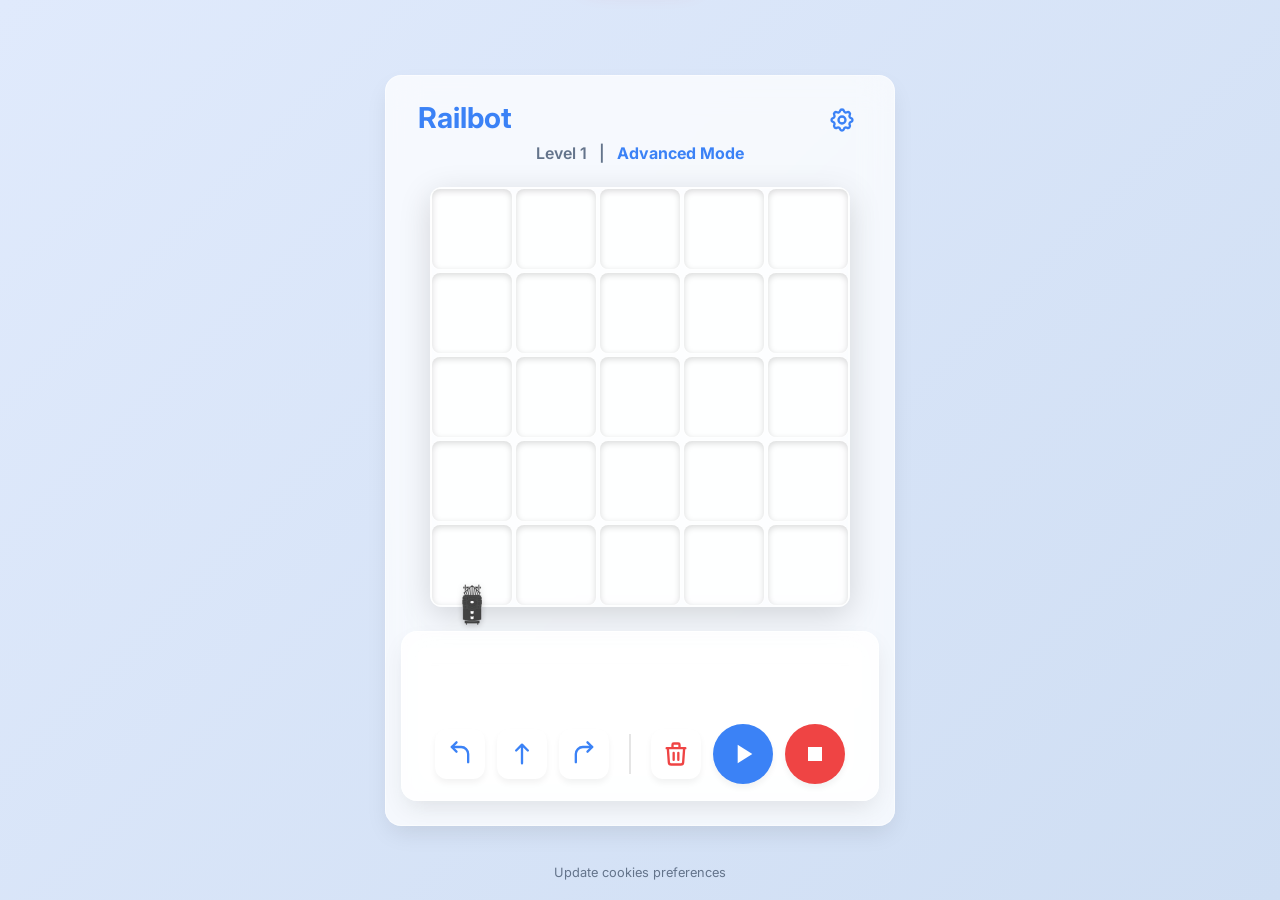
==== index.html @ ea0d36d3 "blockly advanced" ====
<!DOCTYPE html>
<html lang="en">

<head>
  <meta charset="UTF-8">
  <meta name="viewport" content="width=device-width, initial-scale=1.0">
  <title>Railbot</title>
  <link href="https://fonts.googleapis.com/css2?family=Inter:wght@400;500;600;700&display=swap" rel="stylesheet">
  <link rel="stylesheet" href="activity.css">
</head>

<body>

  <div class="game-container glass">

    <div class="header">
      <div class="header-top" style="display: flex; justify-content: space-between; align-items: center;">
        <h1>Railbot</h1>
        <button class="icon-btn" id="btnSettings" title="Ρυθμίσεις"
          style="background: none; border: none; cursor: pointer; color: var(--primary);">
          <svg viewBox="0 0 24 24" fill="none" stroke="currentColor" stroke-width="2"
            style="width: 28px; height: 28px;">
            <path stroke-linecap="round" stroke-linejoin="round"
              d="M10.325 4.317c.426-1.756 2.924-1.756 3.35 0a1.724 1.724 0 002.573 1.066c1.543-.94 3.31.826 2.37 2.37a1.724 1.724 0 001.065 2.572c1.756.426 1.756 2.924 0 3.35a1.724 1.724 0 00-1.066 2.573c.94 1.543-.826 3.31-2.37 2.37a1.724 1.724 0 00-2.572 1.065c-.426 1.756-2.924 1.756-3.35 0a1.724 1.724 0 00-2.573-1.066c-1.543.94-3.31-.826-2.37-2.37a1.724 1.724 0 00-1.065-2.572c-1.756-.426-1.756-2.924 0-3.35a1.724 1.724 0 001.066-2.573c-.94-1.543.826-3.31 2.37-2.37.996.608 2.296.07 2.572-1.065z" />
            <path stroke-linecap="round" stroke-linejoin="round" d="M15 12a3 3 0 11-6 0 3 3 0 016 0z" />
          </svg>
        </button>
      </div>
      <div class="level-info">
        Level <span id="levelDisplay">1</span> 
        <span style="margin: 0 8px;">|</span> 
        <a href="advanced.html" style="color: var(--primary); text-decoration: none; font-weight: bold;">Advanced Mode</a>
      </div>
    </div>

    <div class="board-container">
      <div id="grid" class="grid">
        <!-- 5x5 Grid cells will be generated by JS -->
      </div>

      <!-- Dynamic Layer for Tracks -->
      <div id="trackLayer" class="overlay-layer"></div>

      <!-- Dynamic Layer for Passengers -->
      <div id="passengerLayer" class="overlay-layer"></div>

      <!-- The Train -->
      <img src="top_down_train2.png" id="train" class="train" alt="Train">
    </div>

    <div class="controls-panel glass">

      <!-- Normal Play Controls -->
      <div id="playControls">
        <div class="queue-display" id="queueDisplay">
          <!-- Queued commands will appear here -->
        </div>

        <div class="buttons-row" style="margin-top: 16px;">
          <button class="control-btn" id="btnLeft" title="Turn Left Arc">
            <svg viewBox="0 0 24 24" fill="none" stroke="currentColor" stroke-width="2">
              <path stroke-linecap="round" stroke-linejoin="round" d="M9 10L5 6l4-4" />
              <path stroke-linecap="round" stroke-linejoin="round" d="M5 6h8a6 6 0 016 6v7" />
            </svg>
          </button>
          <button class="control-btn" id="btnStraight" title="Straight Track">
            <svg viewBox="0 0 24 24" fill="none" stroke="currentColor" stroke-width="2">
              <path stroke-linecap="round" stroke-linejoin="round" d="M12 20V4m-5 5l5-5 5 5" />
            </svg>
          </button>
          <button class="control-btn" id="btnRight" title="Turn Right Arc">
            <svg viewBox="0 0 24 24" fill="none" stroke="currentColor" stroke-width="2">
              <path stroke-linecap="round" stroke-linejoin="round" d="M15 10l4-4-4-4" />
              <path stroke-linecap="round" stroke-linejoin="round" d="M19 6h-8a6 6 0 00-6 6v7" />
            </svg>
          </button>

          <div class="separator"></div>

          <button class="control-btn action-btn delete-btn" id="btnClear" title="Clear Queue">
            <svg viewBox="0 0 24 24" fill="none" stroke="currentColor" stroke-width="2">
              <path stroke-linecap="round" stroke-linejoin="round"
                d="M19 7l-.867 12.142A2 2 0 0116.138 21H7.862a2 2 0 01-1.995-1.858L5 7m5 4v6m4-6v6m1-10V4a1 1 0 00-1-1h-4a1 1 0 00-1 1v3M4 7h16" />
            </svg>
          </button>

          <button class="control-btn action-btn play-btn" id="btnPlay" title="Play">
            <svg viewBox="0 0 24 24" fill="currentColor">
              <path d="M8 5v14l11-7z" />
            </svg>
          </button>
          <button class="control-btn action-btn stop-btn" id="btnStop" title="Stop">
            <svg viewBox="0 0 24 24" fill="currentColor">
              <rect x="6" y="6" width="12" height="12" />
            </svg>
          </button>
        </div>
      </div>

      <!-- Builder Controls -->
      <div id="builderControls" style="display: none; text-align: center;">
        <h3 style="margin-top: 0; color: var(--primary);">Builder Mode</h3>
        <p style="font-size: 0.9rem; margin-bottom: 16px; color: #64748b;">Click the grid to place or remove objects.
        </p>
        <div class="buttons-row">
          <button class="control-btn action-btn stop-btn" id="btnCancelBuilder"
            style="width: auto; padding: 0 16px; border-radius: 8px;">Cancel</button>
          <button class="control-btn action-btn play-btn" id="btnSaveBuilder"
            style="width: auto; padding: 0 16px; border-radius: 8px;">Save</button>
        </div>
      </div>

    </div>

  </div>

  <!-- Error / Toast Modal -->
  <div id="toast" class="toast">
    <span id="toastMsg">Error!</span>
  </div>

  <!-- Settings Modal -->
  <div id="settingsModal" class="modal">
    <div class="modal-content glass">
      <h2 style="margin-top: 0; color: var(--primary);">Settings</h2>

      <div class="setting-item">
        <label>Speed (Train):</label>
        <div class="toggle-group">
          <button id="btnTurtle" class="toggle-btn active" title="Slow">🐢</button>
          <button id="btnHare" class="toggle-btn" title="Fast">🐇</button>
        </div>
      </div>

      <div class="setting-item">
        <label>Sound:</label>
        <div class="toggle-group">
          <button id="btnSoundOff" class="toggle-btn active" title="Off">🔇</button>
          <button id="btnSoundOn" class="toggle-btn" title="On">🔊</button>
        </div>
      </div>

      <div class="setting-item">
        <label>Delete single command:</label>
        <div class="toggle-group">
          <button id="btnDeleteSingleOff" class="toggle-btn active" title="Off">🚫</button>
          <button id="btnDeleteSingleOn" class="toggle-btn" title="On">✅</button>
        </div>
      </div>

      <div class="setting-item" style="flex-direction: column; align-items: flex-start; gap: 8px; margin-top: 8px;">
        <label>Levels:</label>
        <div class="levels-grid">
          <button class="level-box edit-level-btn" data-level="1">1</button>
          <button class="level-box edit-level-btn" data-level="2">2</button>
          <button class="level-box edit-level-btn" data-level="3">3</button>
          <button class="level-box edit-level-btn" data-level="4">4</button>
          <button class="level-box edit-level-btn" data-level="5">5</button>
          <button class="level-box edit-level-btn" data-level="6">6</button>
        </div>
      </div>

      <button id="btnCloseSettings" class="control-btn"
        style="margin-top: 16px; width: 100%; height: 40px; font-weight: 600;">Close</button>
    </div>
  </div>

  <audio id="audioTrack" loop>
    <source src="background_music.mp3" type="audio/mpeg">
  </audio>
  <audio id="audioMove" loop>
    <source src="train_move.mp3" type="audio/mpeg">
  </audio>
  <audio id="audioWhistle">
    <source src="train_whistle.mp3" type="audio/mpeg">
  </audio>
  <!-- Google tag (gtag.js) -->
  <script async src="https://www.googletagmanager.com/gtag/js?id=G-SEHZ0VFPJW"></script>
  <script>
    window.dataLayer = window.dataLayer || [];
    function gtag() { dataLayer.push(arguments); }
    gtag('js', new Date());
    gtag('config', 'G-SEHZ0VFPJW');
  </script>

  <script src="data.js"></script>
  <script src="activity.js"></script>
  <script src="builder.js"></script>
  <!-- Cookie Consent by TermsFeed https://www.TermsFeed.com -->
  <script type="text/javascript" src="//www.termsfeed.com/public/cookie-consent/4.2.0/cookie-consent.js"
    charset="UTF-8"></script>
  <script type="text/javascript" charset="UTF-8">
    document.addEventListener('DOMContentLoaded', function () {
      cookieconsent.run({ "notice_banner_type": "floating", "consent_type": "implied", "palette": "dark", "language": "en", "page_load_consent_levels": ["strictly-necessary", "functionality", "tracking", "targeting"], "notice_banner_reject_button_hide": false, "preferences_center_close_button_hide": false, "page_refresh_confirmation_buttons": false });
    });
  </script>
  <noscript>Free cookie consent management tool by <a href="https://www.termsfeed.com/">TermsFeed
      Generator</a></noscript>
  <!-- End Cookie Consent by TermsFeed https://www.TermsFeed.com -->
  <!-- Below is the link that users can use to open Preferences Center to change their preferences. Do not modify the ID parameter. Place it where appropriate, style it as needed. -->
  <a href="#" id="open_preferences_center"
    style="position: absolute; bottom: 20px; font-size: 0.8rem; color: #64748b; text-decoration: none;">Update cookies
    preferences</a>

</body>

</html>
---- activity.css ----
:root {
  --bg-color: #f1f5f9;
  --glass-bg: rgba(255, 255, 255, 0.75);
  --glass-border: rgba(255, 255, 255, 0.5);
  --text-main: #0f172a;
  --primary: #3b82f6;
  --primary-hover: #2563eb;
  --stop: #ef4444;
  --cell-size: 80px;
  --grid-gap: 4px;
}

body {
  margin: 0;
  padding: 0;
  min-height: 100vh;
  background: linear-gradient(135deg, #e0eafc 0%, #cfdef3 100%);
  font-family: 'Inter', sans-serif;
  display: flex;
  justify-content: center;
  align-items: center;
  color: var(--text-main);
  overflow: hidden;
}

.glass {
  background: var(--glass-bg);
  backdrop-filter: blur(16px);
  -webkit-backdrop-filter: blur(16px);
  border: 1px solid var(--glass-border);
  border-radius: 16px;
  box-shadow: 0 10px 25px -5px rgba(0, 0, 0, 0.1);
}

.game-container {
  width: max-content;
  padding: 24px 32px;
  display: flex;
  flex-direction: column;
  gap: 24px;
  align-items: center;
  transform-origin: center center;
}

.header {
  text-align: center;
  width: 100%;
}

.header h1 {
  margin: 0 0 8px 0;
  font-size: 1.8rem;
  color: var(--primary);
}

.level-info {
  font-weight: 600;
  color: #64748b;
}

/* Board Setup */
.board-container {
  position: relative;
  width: calc((var(--cell-size) * 5) + (var(--grid-gap) * 4));
  height: calc((var(--cell-size) * 5) + (var(--grid-gap) * 4));
  background: rgba(255, 255, 255, 0.2);
  backdrop-filter: blur(8px);
  -webkit-backdrop-filter: blur(8px);
  border-radius: 12px;
  border: 2px solid rgba(255, 255, 255, 0.6);
  box-shadow: 0 8px 32px rgba(0, 0, 0, 0.15), inset 0 2px 10px rgba(255, 255, 255, 0.3);
}

.board-container-8x8 {
  width: calc((var(--cell-size) * 8) + (var(--grid-gap) * 7));
  height: calc((var(--cell-size) * 8) + (var(--grid-gap) * 7));
}

.grid {
  display: grid;
  grid-template-columns: repeat(5, var(--cell-size));
  grid-template-rows: repeat(5, var(--cell-size));
  gap: var(--grid-gap);
  width: 100%;
  height: 100%;
}

.grid-8x8 {
  grid-template-columns: repeat(8, var(--cell-size));
  grid-template-rows: repeat(8, var(--cell-size));
}

.grid-cell {
  background: rgba(255, 255, 255, 0.5);
  border-radius: 8px;
  box-shadow: inset 0 2px 6px rgba(0, 0, 0, 0.15), 0 0 0 1px rgba(255, 255, 255, 0.5);
}

.overlay-layer {
  position: absolute;
  top: 0;
  left: 0;
  width: 100%;
  height: 100%;
  pointer-events: none;
}

/* Entities */
.train {
  position: absolute;
  width: calc(var(--cell-size) * 0.6);
  height: calc(var(--cell-size) * 0.6);
  top: 0;
  left: 0;
  /* Smooth Arc Animation */
  transition: transform 0.5s ease-in-out;
  z-index: 10;
  filter: drop-shadow(0 2px 3px rgba(0, 0, 0, 0.2));
  object-fit: contain;
}

.train.error {
  animation: pulse-red 0.5s infinite alternate;
}

.passenger {
  position: absolute;
  width: var(--cell-size);
  height: var(--cell-size);
  display: flex;
  justify-content: center;
  align-items: center;
  transition: filter 0.5s ease, opacity 0.5s ease;
  z-index: 3;
}

.passenger.collected {
  filter: grayscale(100%);
  opacity: 0.6;
}

.track {
  position: absolute;
  width: var(--cell-size);
  height: var(--cell-size);
  display: flex;
  justify-content: center;
  align-items: center;
  z-index: 2;
  transition: opacity 0.5s ease, filter 0.5s ease;
}

.track.faded {
  opacity: 0.3;
  filter: grayscale(100%);
}

.track-inner {
  width: 100%;
  height: 100%;
  opacity: 0;
  animation: popIn 0.3s forwards;
}

/* Controls Panel */
.controls-panel {
  width: 100%;
  padding: 16px;
  display: flex;
  flex-direction: column;
  gap: 16px;
}

.queue-display {
  display: flex;
  gap: 8px;
  min-height: 44px;
  padding: 8px;
  background: rgba(255, 255, 255, 0.6);
  border-radius: 8px;
  overflow-x: auto;
  align-items: center;
}

.queue-item {
  width: 48px;
  height: 48px;
  background: white;
  border-radius: 8px;
  display: flex;
  justify-content: center;
  align-items: center;
  box-shadow: 0 4px 6px rgba(0, 0, 0, 0.05);
  border: 2px solid #e2e8f0;
  color: var(--primary);
  flex-shrink: 0;
  transition: all 0.2s;
  cursor: pointer;
  position: relative;
}

.delete-x {
  position: absolute;
  top: -6px;
  right: -6px;
  background: #ef4444;
  color: white;
  border-radius: 50%;
  width: 20px;
  height: 20px;
  font-size: 14px;
  font-weight: bold;
  align-items: center;
  justify-content: center;
  cursor: pointer;
  box-shadow: 0 2px 4px rgba(0,0,0,0.2);
  display: none;
  z-index: 10;
}

body.delete-single-mode .queue-item.active .delete-x {
  display: flex;
}

.queue-item:hover {
  transform: scale(1.1);
  background: #f8fafc;
}

.queue-item svg {
  width: 20px;
  height: 20px;
}

.queue-item.active {
  background: var(--primary);
  color: white;
  transform: scale(1.1);
}

.queue-item.executed {
  background: #cbd5e1;
  color: #64748b;
  box-shadow: none;
}

.buttons-row {
  display: flex;
  justify-content: center;
  gap: 12px;
  align-items: center;
}

.control-btn {
  width: 50px;
  height: 50px;
  border-radius: 12px;
  border: none;
  background: white;
  color: var(--primary);
  cursor: pointer;
  box-shadow: 0 4px 6px rgba(0, 0, 0, 0.05);
  transition: all 0.2s;
  display: flex;
  justify-content: center;
  align-items: center;
}

.control-btn:hover {
  transform: translateY(-2px);
  box-shadow: 0 6px 12px rgba(0, 0, 0, 0.1);
  background: #f8fafc;
}

.control-btn:active {
  transform: translateY(0);
}

.control-btn svg {
  width: 28px;
  height: 28px;
}

.separator {
  width: 2px;
  height: 40px;
  background: rgba(0, 0, 0, 0.1);
  margin: 0 8px;
}

.action-btn.play-btn {
  background: var(--primary);
  color: white;
  border-radius: 50%;
  width: 60px;
  height: 60px;
}

.action-btn.play-btn:hover {
  background: var(--primary-hover);
}

.action-btn.play-btn svg {
  width: 32px;
  height: 32px;
}

.action-btn.stop-btn {
  background: var(--stop);
  color: white;
  border-radius: 50%;
  width: 60px;
  height: 60px;
}

.action-btn.stop-btn:hover {
  background: #dc2626;
}

.action-btn.stop-btn svg {
  width: 28px;
  height: 28px;
}

.action-btn.delete-btn {
  color: var(--stop);
}

.action-btn.delete-btn:hover {
  background: #fef2f2;
}

/* Toast */
.toast {
  position: fixed;
  top: 20px;
  left: 50%;
  transform: translateX(-50%) translateY(-100px);
  background: var(--stop);
  color: white;
  padding: 16px 32px;
  border-radius: 12px;
  font-weight: 600;
  box-shadow: 0 10px 25px rgba(239, 68, 68, 0.4);
  transition: transform 0.4s cubic-bezier(0.68, -0.55, 0.265, 1.55);
  z-index: 2000;
}

.toast.show {
  transform: translateX(-50%) translateY(0);
}

/* Animations */
@keyframes slideIn {
  from {
    opacity: 0;
    transform: translateX(-10px);
  }

  to {
    opacity: 1;
    transform: translateX(0);
  }
}

@keyframes popIn {
  from {
    opacity: 0;
    transform: scale(0.5);
  }

  to {
    opacity: 1;
    transform: scale(1);
  }
}

@keyframes pulse-red {
  0% {
    filter: drop-shadow(0 0 10px rgba(239, 68, 68, 0.8));
  }

  100% {
    filter: drop-shadow(0 0 20px rgba(239, 68, 68, 1)) brightness(1.2);
  }
}

/* Modal and Settings */
.modal {
  display: none;
  position: fixed;
  top: 0;
  left: 0;
  width: 100%;
  height: 100%;
  background: rgba(0, 0, 0, 0.4);
  z-index: 3000;
  justify-content: center;
  align-items: center;
}

.modal.show {
  display: flex;
}

.modal-content {
  padding: 24px;
  width: 90%;
  max-width: 320px;
  display: flex;
  flex-direction: column;
  gap: 16px;
  animation: popIn 0.3s ease-out;
}

.setting-item {
  display: flex;
  justify-content: space-between;
  align-items: center;
  font-weight: 600;
}

.toggle-group {
  display: flex;
  background: rgba(255, 255, 255, 0.5);
  border-radius: 8px;
  padding: 4px;
  gap: 4px;
}

.toggle-btn {
  background: transparent;
  border: none;
  font-size: 1.5rem;
  padding: 4px 12px;
  cursor: pointer;
  border-radius: 6px;
  transition: all 0.2s;
  opacity: 0.5;
  filter: grayscale(100%);
}

.toggle-btn.active {
  background: white;
  opacity: 1;
  filter: grayscale(0%);
  box-shadow: 0 2px 4px rgba(0, 0, 0, 0.1);
}

/* Builder Mode Styles */
.board-container.builder-mode .grid-cell {
  cursor: pointer;
  transition: background 0.2s, transform 0.1s;
}

.board-container.builder-mode .grid-cell:hover {
  background: rgba(59, 130, 246, 0.3);
  transform: scale(0.95);
}

.builder-active-toast {
  background: #3b82f6 !important;
  box-shadow: 0 10px 25px rgba(59, 130, 246, 0.4) !important;
}

/* Levels Grid */
.levels-grid {
  display: grid;
  grid-template-columns: repeat(3, 1fr);
  gap: 8px;
  width: 100%;
}

.level-box {
  background: rgba(255, 255, 255, 0.5);
  border: 1px solid rgba(0, 0, 0, 0.1);
  border-radius: 8px;
  display: flex;
  justify-content: center;
  align-items: center;
  padding: 8px 12px;
  font-weight: bold;
  font-size: 1.1rem;
  color: var(--primary);
  cursor: pointer;
  transition: all 0.2s;
}

.level-box:hover {
  background: white;
  transform: translateY(-2px);
  box-shadow: 0 4px 6px rgba(0, 0, 0, 0.05);
}

/* Advanced Layout */
.advanced-layout {
  display: flex;
  flex-direction: row;
  width: 95vw;
  height: 90vh;
  gap: 20px;
  align-items: flex-start;
  justify-content: center;
}

.advanced-layout .game-panel {
  flex: 0 0 auto;
  display: flex;
  flex-direction: column;
  align-items: center;
  gap: 16px;
}

.advanced-layout .blockly-panel {
  flex: 1 1 auto;
  height: 100%;
  min-width: 400px;
  position: relative;
}

#blocklyDiv {
  position: absolute;
  top: 0;
  left: 0;
  width: 100%;
  height: 100%;
  border-radius: 12px;
  overflow: hidden;
  border: 1px solid rgba(0,0,0,0.1);
  box-shadow: 0 8px 32px rgba(0, 0, 0, 0.1);
}

@media (max-width: 1000px) {
  .advanced-layout {
    flex-direction: column;
    align-items: center;
    height: 95vh;
  }
  .advanced-layout .blockly-panel {
    width: 100%;
    min-height: 400px;
  }
}
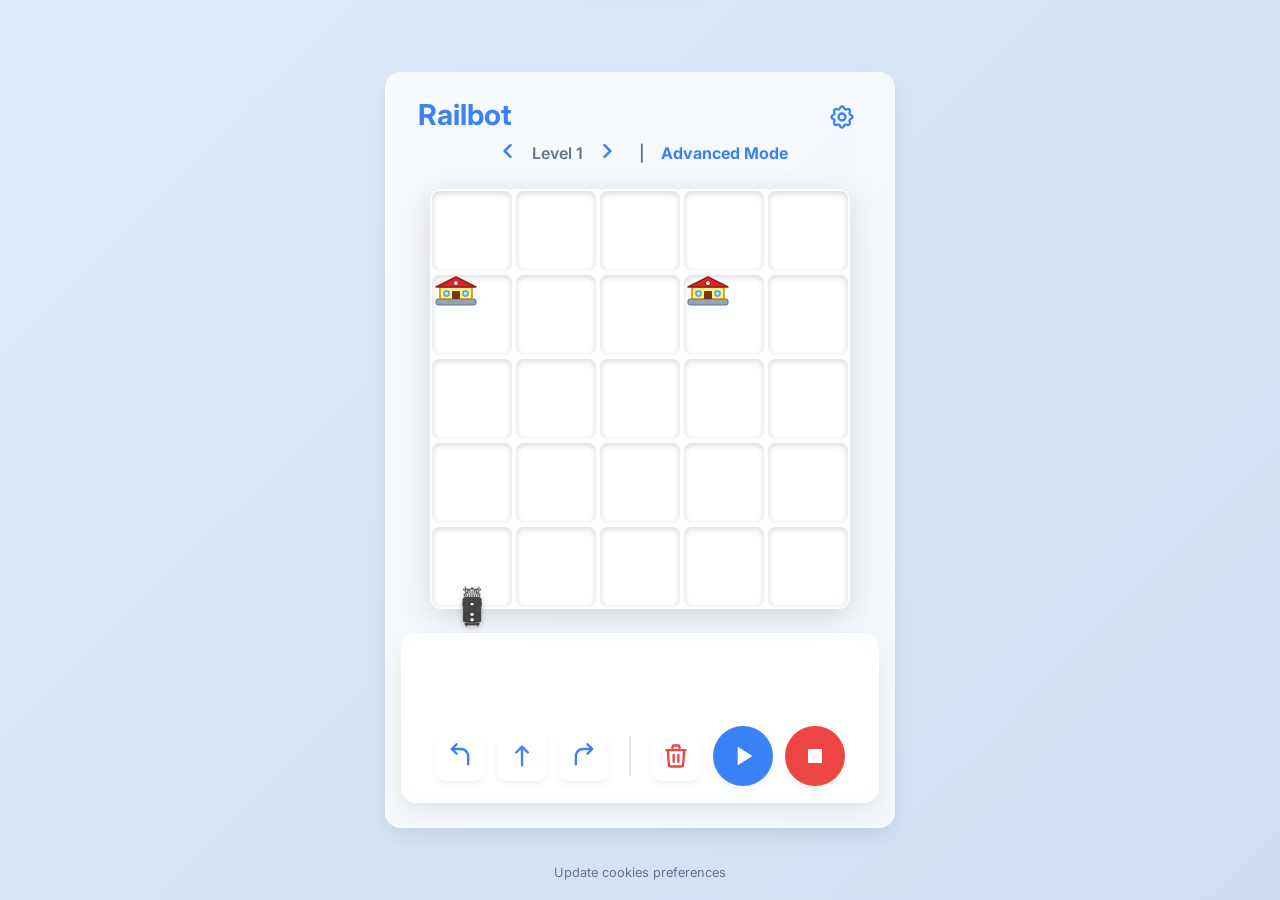
==== commit d02469d3: "refactor: replace Blockly with custom horizontal drag-and-drop workspace and add level navigation" ====
--- a/index.html
+++ b/index.html
@@ -26,8 +26,18 @@
           </svg>
         </button>
       </div>
-      <div class="level-info">
-        Level <span id="levelDisplay">1</span> 
+      <div class="level-info" style="display: flex; align-items: center; justify-content: center; gap: 8px;">
+        <button id="btnPrevLevel" class="icon-btn" style="background: none; border: none; cursor: pointer; color: var(--primary);" title="Previous Level">
+          <svg viewBox="0 0 24 24" fill="none" stroke="currentColor" stroke-width="3" style="width: 20px; height: 20px;">
+            <path stroke-linecap="round" stroke-linejoin="round" d="M15 19l-7-7 7-7" />
+          </svg>
+        </button>
+        <span>Level <span id="levelDisplay">1</span></span>
+        <button id="btnNextLevel" class="icon-btn" style="background: none; border: none; cursor: pointer; color: var(--primary);" title="Next Level">
+          <svg viewBox="0 0 24 24" fill="none" stroke="currentColor" stroke-width="3" style="width: 20px; height: 20px;">
+            <path stroke-linecap="round" stroke-linejoin="round" d="M9 5l7 7-7 7" />
+          </svg>
+        </button>
         <span style="margin: 0 8px;">|</span> 
         <a href="advanced.html" style="color: var(--primary); text-decoration: none; font-weight: bold;">Advanced Mode</a>
       </div>
--- a/activity.css
+++ b/activity.css
@@ -511,24 +511,252 @@
   gap: 16px;
 }
 
-.advanced-layout .blockly-panel {
+.advanced-layout .horizontal-workspace-panel {
   flex: 1 1 auto;
   height: 100%;
   min-width: 400px;
-  position: relative;
-}
-
-#blocklyDiv {
-  position: absolute;
-  top: 0;
-  left: 0;
-  width: 100%;
-  height: 100%;
-  border-radius: 12px;
+  display: flex;
+  flex-direction: column;
+  border-radius: 16px;
   overflow: hidden;
   border: 1px solid rgba(0,0,0,0.1);
   box-shadow: 0 8px 32px rgba(0, 0, 0, 0.1);
-}
+  background: rgba(255, 255, 255, 0.85);
+}
+
+/* Sequence Area */
+.hw-sequence-wrapper {
+  flex: 1;
+  display: flex;
+  flex-direction: column;
+  padding: 24px;
+  overflow-y: auto;
+  background: rgba(248, 250, 252, 0.6);
+  border-bottom: 2px solid rgba(0,0,0,0.05);
+  position: relative;
+}
+
+.hw-sequence-container {
+  display: flex;
+  flex-wrap: wrap;
+  gap: 8px;
+  align-items: center;
+  align-content: flex-start;
+  min-height: 100px;
+}
+
+.hw-placeholder {
+  position: absolute;
+  top: 24px;
+  left: 24px;
+  color: #94a3b8;
+  font-weight: 500;
+  font-size: 1.1rem;
+  pointer-events: none;
+}
+
+/* Palette Area */
+.hw-palette-container {
+  padding: 16px;
+  display: flex;
+  flex-wrap: wrap;
+  gap: 16px;
+  background: white;
+  justify-content: flex-start;
+  border-top: 1px solid rgba(255,255,255,0.5);
+}
+
+.hw-category {
+  display: flex;
+  gap: 8px;
+  padding-right: 16px;
+  border-right: 2px dashed #e2e8f0;
+}
+.hw-category:last-child {
+  border-right: none;
+}
+
+/* Horizontal Blocks (ScratchJr style) */
+.h-block {
+  width: 60px;
+  height: 60px;
+  border-radius: 12px;
+  display: flex;
+  justify-content: center;
+  align-items: center;
+  font-size: 1.8rem;
+  font-weight: bold;
+  cursor: pointer;
+  user-select: none;
+  box-shadow: 0 4px 0 rgba(0,0,0,0.15), inset 0 2px 5px rgba(255,255,255,0.3);
+  transition: transform 0.1s, box-shadow 0.1s, filter 0.2s;
+  position: relative;
+  flex-shrink: 0;
+  color: white;
+}
+
+.h-block:active {
+  transform: translateY(4px);
+  box-shadow: 0 0px 0 rgba(0,0,0,0.15), inset 0 2px 5px rgba(255,255,255,0.1);
+}
+
+.h-block:hover {
+  filter: brightness(1.1);
+}
+
+.palette-block {
+  width: 50px;
+  height: 50px;
+  font-size: 1.5rem;
+}
+
+/* Block Colors */
+.blue-block { background: #4C97FF; border: 2px solid #3373CC; }
+.pink-block { background: #FF6680; border: 2px solid #FF3355; }
+.green-block { background: #0FBD8C; border: 2px solid #0A8A66; }
+.orange-block { background: #FFAB19; border: 2px solid #CC8814; }
+.yellow-block { background: #FFD500; border: 2px solid #CCAA00; }
+
+/* In-sequence blocks */
+.seq-block {
+  animation: popIn 0.2s cubic-bezier(0.175, 0.885, 0.32, 1.275);
+  margin-left: -5px;
+}
+
+.hw-sequence-container > .seq-block:first-child,
+.nested-sortable > .seq-block:first-child {
+  margin-left: 0;
+}
+
+/* Puzzle tab on the right of standard blocks */
+.h-block:not(.loop-wrapper-block)::after {
+  content: "";
+  position: absolute;
+  top: 50%;
+  right: -12px;
+  transform: translateY(-50%);
+  width: 14px;
+  height: 24px;
+  background: inherit;
+  border: inherit;
+  border-left: none;
+  border-top-right-radius: 12px;
+  border-bottom-right-radius: 12px;
+  z-index: -1;
+  box-shadow: 2px 0 2px rgba(0,0,0,0.1);
+}
+
+.seq-block:not(.loop-wrapper-block):hover::before {
+  content: "×";
+  position: absolute;
+  top: -8px;
+  right: -8px;
+  background: #ef4444;
+  color: white;
+  width: 20px;
+  height: 20px;
+  border-radius: 50%;
+  font-size: 16px;
+  display: flex;
+  justify-content: center;
+  align-items: center;
+  box-shadow: 0 2px 4px rgba(0,0,0,0.3);
+  z-index: 10;
+}
+
+/* Loop Wrapper Block (ScratchJr C-shape) */
+.loop-wrapper-block {
+  width: auto;
+  min-width: 120px;
+  height: auto;
+  min-height: 80px;
+  display: flex;
+  flex-direction: column;
+  padding: 8px;
+  border-radius: 12px;
+  border-top-right-radius: 0;
+  border-bottom-right-radius: 0;
+  border-right: none;
+  align-items: stretch;
+  justify-content: flex-start;
+  position: relative;
+  z-index: 2;
+}
+
+.editable-num {
+  background: rgba(255, 255, 255, 0.5);
+  border-radius: 6px;
+  padding: 0 6px;
+  min-width: 24px;
+  display: inline-block;
+  text-align: center;
+  cursor: text;
+  outline: none;
+  border: 1px solid rgba(0,0,0,0.2);
+  box-shadow: inset 0 2px 4px rgba(0,0,0,0.1);
+  color: #333;
+}
+.editable-num:focus {
+  background: white;
+  border-color: #3b82f6;
+}
+
+.loop-wrapper-block.seq-block:hover > .loop-header::after {
+  content: "×";
+  position: absolute;
+  top: -12px;
+  left: -8px;
+  background: #ef4444;
+  color: white;
+  width: 20px;
+  height: 20px;
+  border-radius: 50%;
+  font-size: 16px;
+  display: flex;
+  justify-content: center;
+  align-items: center;
+  box-shadow: 0 2px 4px rgba(0,0,0,0.3);
+  z-index: 10;
+}
+
+.loop-header {
+  font-size: 1.2rem;
+  font-weight: bold;
+  margin-bottom: 8px;
+  text-align: left;
+  position: relative;
+}
+
+.loop-body {
+  flex: 1;
+  background: rgba(255, 255, 255, 0.4);
+  border-radius: 8px;
+  min-height: 60px;
+  min-width: 80px;
+  display: flex;
+  flex-wrap: wrap;
+  gap: 8px;
+  padding: 8px;
+  align-content: flex-start;
+  box-shadow: inset 0 2px 4px rgba(0,0,0,0.1);
+}
+
+.palette-block.loop-wrapper-block {
+  transform: scale(0.6);
+  transform-origin: left top;
+  margin-right: -40px;
+  margin-bottom: -20px;
+}
+
+/* SortableJS Styles */
+.sortable-ghost {
+  opacity: 0.4;
+  background-color: #e2e8f0;
+}
+.sortable-drag {
+  cursor: grabbing !important;
+}
+
 
 @media (max-width: 1000px) {
   .advanced-layout {
@@ -536,7 +764,7 @@
     align-items: center;
     height: 95vh;
   }
-  .advanced-layout .blockly-panel {
+  .advanced-layout .horizontal-workspace-panel {
     width: 100%;
     min-height: 400px;
   }
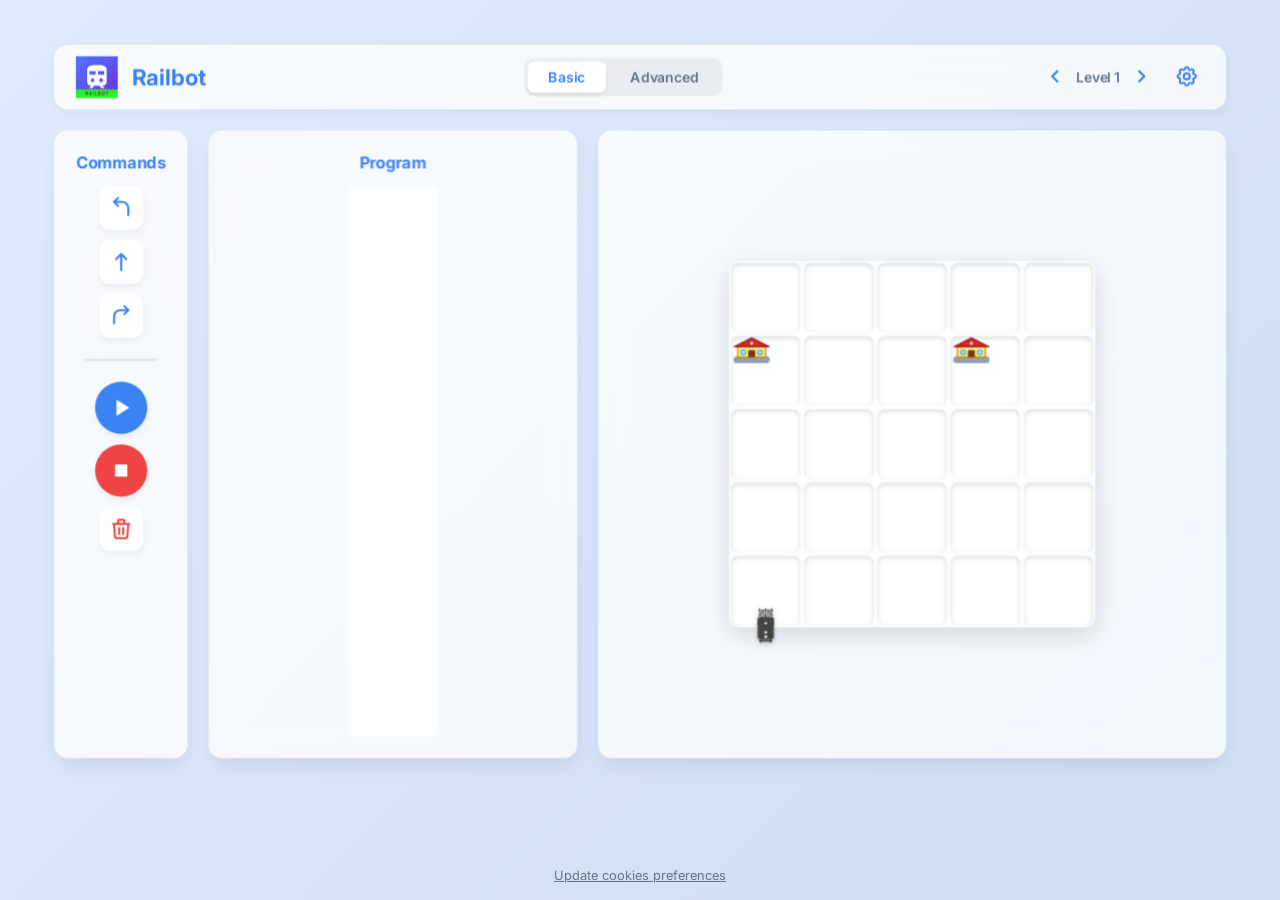
==== commit 22f03b4b: "unified layout" ====
--- a/index.html
+++ b/index.html
@@ -5,17 +5,41 @@
   <meta charset="UTF-8">
   <meta name="viewport" content="width=device-width, initial-scale=1.0">
   <title>Railbot</title>
+  <link rel="icon" type="image/png" href="icon.png">
   <link href="https://fonts.googleapis.com/css2?family=Inter:wght@400;500;600;700&display=swap" rel="stylesheet">
   <link rel="stylesheet" href="activity.css">
 </head>
 
 <body>
 
-  <div class="game-container glass">
-
-    <div class="header">
-      <div class="header-top" style="display: flex; justify-content: space-between; align-items: center;">
+  <div class="game-container">
+
+    <div class="app-navbar">
+      <div class="navbar-left">
+        <img src="icon.png" alt="Railbot Logo" style="width: 48px; height: 48px; object-fit: contain;">
         <h1>Railbot</h1>
+      </div>
+      
+      <div class="navbar-center-tabs">
+        <a href="index.html" class="mode-tab active">Basic</a>
+        <a href="advanced.html" class="mode-tab">Advanced</a>
+      </div>
+
+      <div class="navbar-right">
+        <div class="level-info">
+          <button id="btnPrevLevel" class="icon-btn" style="background: none; border: none; cursor: pointer; color: var(--primary);" title="Previous Level">
+            <svg viewBox="0 0 24 24" fill="none" stroke="currentColor" stroke-width="3" style="width: 20px; height: 20px;">
+              <path stroke-linecap="round" stroke-linejoin="round" d="M15 19l-7-7 7-7" />
+            </svg>
+          </button>
+          <span>Level <span id="levelDisplay">1</span></span>
+          <button id="btnNextLevel" class="icon-btn" style="background: none; border: none; cursor: pointer; color: var(--primary);" title="Next Level">
+            <svg viewBox="0 0 24 24" fill="none" stroke="currentColor" stroke-width="3" style="width: 20px; height: 20px;">
+              <path stroke-linecap="round" stroke-linejoin="round" d="M9 5l7 7-7 7" />
+            </svg>
+          </button>
+        </div>
+        
         <button class="icon-btn" id="btnSettings" title="Ρυθμίσεις"
           style="background: none; border: none; cursor: pointer; color: var(--primary);">
           <svg viewBox="0 0 24 24" fill="none" stroke="currentColor" stroke-width="2"
@@ -26,97 +50,93 @@
           </svg>
         </button>
       </div>
-      <div class="level-info" style="display: flex; align-items: center; justify-content: center; gap: 8px;">
-        <button id="btnPrevLevel" class="icon-btn" style="background: none; border: none; cursor: pointer; color: var(--primary);" title="Previous Level">
-          <svg viewBox="0 0 24 24" fill="none" stroke="currentColor" stroke-width="3" style="width: 20px; height: 20px;">
-            <path stroke-linecap="round" stroke-linejoin="round" d="M15 19l-7-7 7-7" />
-          </svg>
-        </button>
-        <span>Level <span id="levelDisplay">1</span></span>
-        <button id="btnNextLevel" class="icon-btn" style="background: none; border: none; cursor: pointer; color: var(--primary);" title="Next Level">
-          <svg viewBox="0 0 24 24" fill="none" stroke="currentColor" stroke-width="3" style="width: 20px; height: 20px;">
-            <path stroke-linecap="round" stroke-linejoin="round" d="M9 5l7 7-7 7" />
-          </svg>
-        </button>
-        <span style="margin: 0 8px;">|</span> 
-        <a href="advanced.html" style="color: var(--primary); text-decoration: none; font-weight: bold;">Advanced Mode</a>
-      </div>
     </div>
 
-    <div class="board-container">
-      <div id="grid" class="grid">
-        <!-- 5x5 Grid cells will be generated by JS -->
-      </div>
-
-      <!-- Dynamic Layer for Tracks -->
-      <div id="trackLayer" class="overlay-layer"></div>
-
-      <!-- Dynamic Layer for Passengers -->
-      <div id="passengerLayer" class="overlay-layer"></div>
-
-      <!-- The Train -->
-      <img src="top_down_train2.png" id="train" class="train" alt="Train">
-    </div>
-
-    <div class="controls-panel glass">
-
-      <!-- Normal Play Controls -->
-      <div id="playControls">
-        <div class="queue-display" id="queueDisplay">
-          <!-- Queued commands will appear here -->
-        </div>
-
-        <div class="buttons-row" style="margin-top: 16px;">
-          <button class="control-btn" id="btnLeft" title="Turn Left Arc">
-            <svg viewBox="0 0 24 24" fill="none" stroke="currentColor" stroke-width="2">
-              <path stroke-linecap="round" stroke-linejoin="round" d="M9 10L5 6l4-4" />
-              <path stroke-linecap="round" stroke-linejoin="round" d="M5 6h8a6 6 0 016 6v7" />
-            </svg>
-          </button>
-          <button class="control-btn" id="btnStraight" title="Straight Track">
-            <svg viewBox="0 0 24 24" fill="none" stroke="currentColor" stroke-width="2">
-              <path stroke-linecap="round" stroke-linejoin="round" d="M12 20V4m-5 5l5-5 5 5" />
-            </svg>
-          </button>
-          <button class="control-btn" id="btnRight" title="Turn Right Arc">
-            <svg viewBox="0 0 24 24" fill="none" stroke="currentColor" stroke-width="2">
-              <path stroke-linecap="round" stroke-linejoin="round" d="M15 10l4-4-4-4" />
-              <path stroke-linecap="round" stroke-linejoin="round" d="M19 6h-8a6 6 0 00-6 6v7" />
-            </svg>
-          </button>
-
-          <div class="separator"></div>
-
-          <button class="control-btn action-btn delete-btn" id="btnClear" title="Clear Queue">
-            <svg viewBox="0 0 24 24" fill="none" stroke="currentColor" stroke-width="2">
-              <path stroke-linecap="round" stroke-linejoin="round"
-                d="M19 7l-.867 12.142A2 2 0 0116.138 21H7.862a2 2 0 01-1.995-1.858L5 7m5 4v6m4-6v6m1-10V4a1 1 0 00-1-1h-4a1 1 0 00-1 1v3M4 7h16" />
-            </svg>
-          </button>
-
-          <button class="control-btn action-btn play-btn" id="btnPlay" title="Play">
-            <svg viewBox="0 0 24 24" fill="currentColor">
-              <path d="M8 5v14l11-7z" />
-            </svg>
-          </button>
-          <button class="control-btn action-btn stop-btn" id="btnStop" title="Stop">
-            <svg viewBox="0 0 24 24" fill="currentColor">
-              <rect x="6" y="6" width="12" height="12" />
-            </svg>
-          </button>
-        </div>
-      </div>
-
-      <!-- Builder Controls -->
-      <div id="builderControls" style="display: none; text-align: center;">
-        <h3 style="margin-top: 0; color: var(--primary);">Builder Mode</h3>
-        <p style="font-size: 0.9rem; margin-bottom: 16px; color: #64748b;">Click the grid to place or remove objects.
-        </p>
-        <div class="buttons-row">
-          <button class="control-btn action-btn stop-btn" id="btnCancelBuilder"
-            style="width: auto; padding: 0 16px; border-radius: 8px;">Cancel</button>
-          <button class="control-btn action-btn play-btn" id="btnSaveBuilder"
-            style="width: auto; padding: 0 16px; border-radius: 8px;">Save</button>
+    <div class="layout-3-panel">
+
+      <!-- Left Panel: Available Commands & Builder Controls -->
+      <div class="panel-left">
+        <!-- Normal Play Controls -->
+        <div id="playControls" style="display: flex; flex-direction: column; align-items: center; gap: 16px;">
+          <h3 style="margin: 0; color: var(--primary);">Commands</h3>
+          <div class="buttons-grid">
+            <button class="control-btn" id="btnLeft" title="Turn Left Arc">
+              <svg viewBox="0 0 24 24" fill="none" stroke="currentColor" stroke-width="2">
+                <path stroke-linecap="round" stroke-linejoin="round" d="M9 10L5 6l4-4" />
+                <path stroke-linecap="round" stroke-linejoin="round" d="M5 6h8a6 6 0 016 6v7" />
+              </svg>
+            </button>
+            <button class="control-btn" id="btnStraight" title="Straight Track">
+              <svg viewBox="0 0 24 24" fill="none" stroke="currentColor" stroke-width="2">
+                <path stroke-linecap="round" stroke-linejoin="round" d="M12 20V4m-5 5l5-5 5 5" />
+              </svg>
+            </button>
+            <button class="control-btn" id="btnRight" title="Turn Right Arc">
+              <svg viewBox="0 0 24 24" fill="none" stroke="currentColor" stroke-width="2">
+                <path stroke-linecap="round" stroke-linejoin="round" d="M15 10l4-4-4-4" />
+                <path stroke-linecap="round" stroke-linejoin="round" d="M19 6h-8a6 6 0 00-6 6v7" />
+              </svg>
+            </button>
+          </div>
+
+          <div class="separator-horizontal"></div>
+
+          <div class="buttons-grid">
+            <button class="control-btn action-btn play-btn" id="btnPlay" title="Play">
+              <svg viewBox="0 0 24 24" fill="currentColor">
+                <path d="M8 5v14l11-7z" />
+              </svg>
+            </button>
+            <button class="control-btn action-btn stop-btn" id="btnStop" title="Stop">
+              <svg viewBox="0 0 24 24" fill="currentColor">
+                <rect x="6" y="6" width="12" height="12" />
+              </svg>
+            </button>
+            <button class="control-btn action-btn delete-btn" id="btnClear" title="Clear Queue">
+              <svg viewBox="0 0 24 24" fill="none" stroke="currentColor" stroke-width="2">
+                <path stroke-linecap="round" stroke-linejoin="round"
+                  d="M19 7l-.867 12.142A2 2 0 0116.138 21H7.862a2 2 0 01-1.995-1.858L5 7m5 4v6m4-6v6m1-10V4a1 1 0 00-1-1h-4a1 1 0 00-1 1v3M4 7h16" />
+              </svg>
+            </button>
+          </div>
+        </div>
+
+        <!-- Builder Controls -->
+        <div id="builderControls" style="display: none; width: 100%; height: 100%; flex-direction: column; align-items: center; justify-content: center; gap: 24px; text-align: center;">
+          <h2 style="margin: 0; color: var(--primary); font-size: 2rem;">Builder Mode</h2>
+          <p style="font-size: 1.1rem; margin: 0; color: #64748b;">Click the grid to place or remove objects.</p>
+          <div style="display: flex; flex-direction: column; width: 100%; max-width: 300px; gap: 16px;">
+            <button class="control-btn action-btn play-btn" id="btnSaveBuilder"
+              style="width: 100%; height: 60px; font-size: 1.2rem; border-radius: 12px; font-weight: bold;">Save</button>
+            <button class="control-btn action-btn stop-btn" id="btnCancelBuilder"
+              style="width: 100%; height: 60px; font-size: 1.2rem; border-radius: 12px; font-weight: bold;">Cancel</button>
+          </div>
+        </div>
+      </div>
+
+      <!-- Middle Panel: Program / Queue -->
+      <div class="panel-middle">
+        <h3 style="margin: 0; color: var(--primary);">Program</h3>
+        <div class="queue-display vertical" id="queueDisplay">
+          <!-- Queued commands will appear here vertically -->
+        </div>
+      </div>
+
+      <!-- Right Panel: Game Grid -->
+      <div class="panel-right">
+        <div class="board-container">
+          <div id="grid" class="grid">
+            <!-- 5x5 Grid cells will be generated by JS -->
+          </div>
+
+          <!-- Dynamic Layer for Tracks -->
+          <div id="trackLayer" class="overlay-layer"></div>
+
+          <!-- Dynamic Layer for Passengers -->
+          <div id="passengerLayer" class="overlay-layer"></div>
+
+          <!-- The Train -->
+          <img src="top_down_train2.png" id="train" class="train" alt="Train">
         </div>
       </div>
 
@@ -208,9 +228,9 @@
       Generator</a></noscript>
   <!-- End Cookie Consent by TermsFeed https://www.TermsFeed.com -->
   <!-- Below is the link that users can use to open Preferences Center to change their preferences. Do not modify the ID parameter. Place it where appropriate, style it as needed. -->
-  <a href="#" id="open_preferences_center"
-    style="position: absolute; bottom: 20px; font-size: 0.8rem; color: #64748b; text-decoration: none;">Update cookies
-    preferences</a>
+  <div style="position: fixed; bottom: 16px; width: 100%; text-align: center; z-index: 100;">
+    <a href="#" id="open_preferences_center" style="font-size: 0.8rem; color: #64748b; text-decoration: underline;">Update cookies preferences</a>
+  </div>
 
 </body>
 
--- a/activity.css
+++ b/activity.css
@@ -1,771 +1,663 @@
-:root {
-  --bg-color: #f1f5f9;
-  --glass-bg: rgba(255, 255, 255, 0.75);
-  --glass-border: rgba(255, 255, 255, 0.5);
-  --text-main: #0f172a;
-  --primary: #3b82f6;
-  --primary-hover: #2563eb;
-  --stop: #ef4444;
-  --cell-size: 80px;
-  --grid-gap: 4px;
-}
-
-body {
-  margin: 0;
-  padding: 0;
-  min-height: 100vh;
-  background: linear-gradient(135deg, #e0eafc 0%, #cfdef3 100%);
-  font-family: 'Inter', sans-serif;
-  display: flex;
-  justify-content: center;
-  align-items: center;
-  color: var(--text-main);
-  overflow: hidden;
-}
-
-.glass {
-  background: var(--glass-bg);
-  backdrop-filter: blur(16px);
-  -webkit-backdrop-filter: blur(16px);
-  border: 1px solid var(--glass-border);
-  border-radius: 16px;
-  box-shadow: 0 10px 25px -5px rgba(0, 0, 0, 0.1);
-}
-
-.game-container {
-  width: max-content;
-  padding: 24px 32px;
-  display: flex;
-  flex-direction: column;
-  gap: 24px;
-  align-items: center;
-  transform-origin: center center;
-}
-
-.header {
-  text-align: center;
-  width: 100%;
-}
-
-.header h1 {
-  margin: 0 0 8px 0;
-  font-size: 1.8rem;
-  color: var(--primary);
-}
-
-.level-info {
-  font-weight: 600;
-  color: #64748b;
-}
-
-/* Board Setup */
-.board-container {
-  position: relative;
-  width: calc((var(--cell-size) * 5) + (var(--grid-gap) * 4));
-  height: calc((var(--cell-size) * 5) + (var(--grid-gap) * 4));
-  background: rgba(255, 255, 255, 0.2);
-  backdrop-filter: blur(8px);
-  -webkit-backdrop-filter: blur(8px);
-  border-radius: 12px;
-  border: 2px solid rgba(255, 255, 255, 0.6);
-  box-shadow: 0 8px 32px rgba(0, 0, 0, 0.15), inset 0 2px 10px rgba(255, 255, 255, 0.3);
-}
-
-.board-container-8x8 {
-  width: calc((var(--cell-size) * 8) + (var(--grid-gap) * 7));
-  height: calc((var(--cell-size) * 8) + (var(--grid-gap) * 7));
-}
-
-.grid {
-  display: grid;
-  grid-template-columns: repeat(5, var(--cell-size));
-  grid-template-rows: repeat(5, var(--cell-size));
-  gap: var(--grid-gap);
-  width: 100%;
-  height: 100%;
-}
-
-.grid-8x8 {
-  grid-template-columns: repeat(8, var(--cell-size));
-  grid-template-rows: repeat(8, var(--cell-size));
-}
-
-.grid-cell {
-  background: rgba(255, 255, 255, 0.5);
-  border-radius: 8px;
-  box-shadow: inset 0 2px 6px rgba(0, 0, 0, 0.15), 0 0 0 1px rgba(255, 255, 255, 0.5);
-}
-
-.overlay-layer {
-  position: absolute;
-  top: 0;
-  left: 0;
-  width: 100%;
-  height: 100%;
-  pointer-events: none;
-}
-
-/* Entities */
-.train {
-  position: absolute;
-  width: calc(var(--cell-size) * 0.6);
-  height: calc(var(--cell-size) * 0.6);
-  top: 0;
-  left: 0;
-  /* Smooth Arc Animation */
-  transition: transform 0.5s ease-in-out;
-  z-index: 10;
-  filter: drop-shadow(0 2px 3px rgba(0, 0, 0, 0.2));
-  object-fit: contain;
-}
-
-.train.error {
-  animation: pulse-red 0.5s infinite alternate;
-}
-
-.passenger {
-  position: absolute;
-  width: var(--cell-size);
-  height: var(--cell-size);
-  display: flex;
-  justify-content: center;
-  align-items: center;
-  transition: filter 0.5s ease, opacity 0.5s ease;
-  z-index: 3;
-}
-
-.passenger.collected {
-  filter: grayscale(100%);
-  opacity: 0.6;
-}
-
-.track {
-  position: absolute;
-  width: var(--cell-size);
-  height: var(--cell-size);
-  display: flex;
-  justify-content: center;
-  align-items: center;
-  z-index: 2;
-  transition: opacity 0.5s ease, filter 0.5s ease;
-}
-
-.track.faded {
-  opacity: 0.3;
-  filter: grayscale(100%);
-}
-
-.track-inner {
-  width: 100%;
-  height: 100%;
-  opacity: 0;
-  animation: popIn 0.3s forwards;
-}
-
-/* Controls Panel */
-.controls-panel {
-  width: 100%;
-  padding: 16px;
-  display: flex;
-  flex-direction: column;
-  gap: 16px;
-}
-
-.queue-display {
-  display: flex;
-  gap: 8px;
-  min-height: 44px;
-  padding: 8px;
-  background: rgba(255, 255, 255, 0.6);
-  border-radius: 8px;
-  overflow-x: auto;
-  align-items: center;
-}
-
-.queue-item {
-  width: 48px;
-  height: 48px;
-  background: white;
-  border-radius: 8px;
-  display: flex;
-  justify-content: center;
-  align-items: center;
-  box-shadow: 0 4px 6px rgba(0, 0, 0, 0.05);
-  border: 2px solid #e2e8f0;
-  color: var(--primary);
-  flex-shrink: 0;
-  transition: all 0.2s;
-  cursor: pointer;
-  position: relative;
-}
-
-.delete-x {
-  position: absolute;
-  top: -6px;
-  right: -6px;
-  background: #ef4444;
-  color: white;
-  border-radius: 50%;
-  width: 20px;
-  height: 20px;
-  font-size: 14px;
-  font-weight: bold;
-  align-items: center;
-  justify-content: center;
-  cursor: pointer;
-  box-shadow: 0 2px 4px rgba(0,0,0,0.2);
-  display: none;
-  z-index: 10;
-}
-
-body.delete-single-mode .queue-item.active .delete-x {
-  display: flex;
-}
-
-.queue-item:hover {
-  transform: scale(1.1);
-  background: #f8fafc;
-}
-
-.queue-item svg {
-  width: 20px;
-  height: 20px;
-}
-
-.queue-item.active {
-  background: var(--primary);
-  color: white;
-  transform: scale(1.1);
-}
-
-.queue-item.executed {
-  background: #cbd5e1;
-  color: #64748b;
-  box-shadow: none;
-}
-
-.buttons-row {
-  display: flex;
-  justify-content: center;
-  gap: 12px;
-  align-items: center;
-}
-
-.control-btn {
-  width: 50px;
-  height: 50px;
-  border-radius: 12px;
-  border: none;
-  background: white;
-  color: var(--primary);
-  cursor: pointer;
-  box-shadow: 0 4px 6px rgba(0, 0, 0, 0.05);
-  transition: all 0.2s;
-  display: flex;
-  justify-content: center;
-  align-items: center;
-}
-
-.control-btn:hover {
-  transform: translateY(-2px);
-  box-shadow: 0 6px 12px rgba(0, 0, 0, 0.1);
-  background: #f8fafc;
-}
-
-.control-btn:active {
-  transform: translateY(0);
-}
-
-.control-btn svg {
-  width: 28px;
-  height: 28px;
-}
-
-.separator {
-  width: 2px;
-  height: 40px;
-  background: rgba(0, 0, 0, 0.1);
-  margin: 0 8px;
-}
-
-.action-btn.play-btn {
-  background: var(--primary);
-  color: white;
-  border-radius: 50%;
-  width: 60px;
-  height: 60px;
-}
-
-.action-btn.play-btn:hover {
-  background: var(--primary-hover);
-}
-
-.action-btn.play-btn svg {
-  width: 32px;
-  height: 32px;
-}
-
-.action-btn.stop-btn {
-  background: var(--stop);
-  color: white;
-  border-radius: 50%;
-  width: 60px;
-  height: 60px;
-}
-
-.action-btn.stop-btn:hover {
-  background: #dc2626;
-}
-
-.action-btn.stop-btn svg {
-  width: 28px;
-  height: 28px;
-}
-
-.action-btn.delete-btn {
-  color: var(--stop);
-}
-
-.action-btn.delete-btn:hover {
-  background: #fef2f2;
-}
-
-/* Toast */
-.toast {
-  position: fixed;
-  top: 20px;
-  left: 50%;
-  transform: translateX(-50%) translateY(-100px);
-  background: var(--stop);
-  color: white;
-  padding: 16px 32px;
-  border-radius: 12px;
-  font-weight: 600;
-  box-shadow: 0 10px 25px rgba(239, 68, 68, 0.4);
-  transition: transform 0.4s cubic-bezier(0.68, -0.55, 0.265, 1.55);
-  z-index: 2000;
-}
-
-.toast.show {
-  transform: translateX(-50%) translateY(0);
-}
-
-/* Animations */
-@keyframes slideIn {
-  from {
-    opacity: 0;
-    transform: translateX(-10px);
-  }
-
-  to {
-    opacity: 1;
-    transform: translateX(0);
-  }
-}
-
-@keyframes popIn {
-  from {
-    opacity: 0;
-    transform: scale(0.5);
-  }
-
-  to {
-    opacity: 1;
-    transform: scale(1);
-  }
-}
-
-@keyframes pulse-red {
-  0% {
-    filter: drop-shadow(0 0 10px rgba(239, 68, 68, 0.8));
-  }
-
-  100% {
-    filter: drop-shadow(0 0 20px rgba(239, 68, 68, 1)) brightness(1.2);
-  }
-}
-
-/* Modal and Settings */
-.modal {
-  display: none;
-  position: fixed;
-  top: 0;
-  left: 0;
-  width: 100%;
-  height: 100%;
-  background: rgba(0, 0, 0, 0.4);
-  z-index: 3000;
-  justify-content: center;
-  align-items: center;
-}
-
-.modal.show {
-  display: flex;
-}
-
-.modal-content {
-  padding: 24px;
-  width: 90%;
-  max-width: 320px;
-  display: flex;
-  flex-direction: column;
-  gap: 16px;
-  animation: popIn 0.3s ease-out;
-}
-
-.setting-item {
-  display: flex;
-  justify-content: space-between;
-  align-items: center;
-  font-weight: 600;
-}
-
-.toggle-group {
-  display: flex;
-  background: rgba(255, 255, 255, 0.5);
-  border-radius: 8px;
-  padding: 4px;
-  gap: 4px;
-}
-
-.toggle-btn {
-  background: transparent;
-  border: none;
-  font-size: 1.5rem;
-  padding: 4px 12px;
-  cursor: pointer;
-  border-radius: 6px;
-  transition: all 0.2s;
-  opacity: 0.5;
-  filter: grayscale(100%);
-}
-
-.toggle-btn.active {
-  background: white;
-  opacity: 1;
-  filter: grayscale(0%);
-  box-shadow: 0 2px 4px rgba(0, 0, 0, 0.1);
-}
-
-/* Builder Mode Styles */
-.board-container.builder-mode .grid-cell {
-  cursor: pointer;
-  transition: background 0.2s, transform 0.1s;
-}
-
-.board-container.builder-mode .grid-cell:hover {
-  background: rgba(59, 130, 246, 0.3);
-  transform: scale(0.95);
-}
-
-.builder-active-toast {
-  background: #3b82f6 !important;
-  box-shadow: 0 10px 25px rgba(59, 130, 246, 0.4) !important;
-}
-
-/* Levels Grid */
-.levels-grid {
-  display: grid;
-  grid-template-columns: repeat(3, 1fr);
-  gap: 8px;
-  width: 100%;
-}
-
-.level-box {
-  background: rgba(255, 255, 255, 0.5);
-  border: 1px solid rgba(0, 0, 0, 0.1);
-  border-radius: 8px;
-  display: flex;
-  justify-content: center;
-  align-items: center;
-  padding: 8px 12px;
-  font-weight: bold;
-  font-size: 1.1rem;
-  color: var(--primary);
-  cursor: pointer;
-  transition: all 0.2s;
-}
-
-.level-box:hover {
-  background: white;
-  transform: translateY(-2px);
-  box-shadow: 0 4px 6px rgba(0, 0, 0, 0.05);
-}
-
-/* Advanced Layout */
-.advanced-layout {
-  display: flex;
-  flex-direction: row;
-  width: 95vw;
-  height: 90vh;
-  gap: 20px;
-  align-items: flex-start;
-  justify-content: center;
-}
-
-.advanced-layout .game-panel {
-  flex: 0 0 auto;
-  display: flex;
-  flex-direction: column;
-  align-items: center;
-  gap: 16px;
-}
-
-.advanced-layout .horizontal-workspace-panel {
-  flex: 1 1 auto;
-  height: 100%;
-  min-width: 400px;
-  display: flex;
-  flex-direction: column;
-  border-radius: 16px;
-  overflow: hidden;
-  border: 1px solid rgba(0,0,0,0.1);
-  box-shadow: 0 8px 32px rgba(0, 0, 0, 0.1);
-  background: rgba(255, 255, 255, 0.85);
-}
-
-/* Sequence Area */
-.hw-sequence-wrapper {
-  flex: 1;
-  display: flex;
-  flex-direction: column;
-  padding: 24px;
-  overflow-y: auto;
-  background: rgba(248, 250, 252, 0.6);
-  border-bottom: 2px solid rgba(0,0,0,0.05);
-  position: relative;
-}
-
-.hw-sequence-container {
-  display: flex;
-  flex-wrap: wrap;
-  gap: 8px;
-  align-items: center;
-  align-content: flex-start;
-  min-height: 100px;
-}
-
-.hw-placeholder {
-  position: absolute;
-  top: 24px;
-  left: 24px;
-  color: #94a3b8;
-  font-weight: 500;
-  font-size: 1.1rem;
-  pointer-events: none;
-}
-
-/* Palette Area */
-.hw-palette-container {
-  padding: 16px;
-  display: flex;
-  flex-wrap: wrap;
-  gap: 16px;
-  background: white;
-  justify-content: flex-start;
-  border-top: 1px solid rgba(255,255,255,0.5);
-}
-
-.hw-category {
-  display: flex;
-  gap: 8px;
-  padding-right: 16px;
-  border-right: 2px dashed #e2e8f0;
-}
-.hw-category:last-child {
-  border-right: none;
-}
-
-/* Horizontal Blocks (ScratchJr style) */
-.h-block {
-  width: 60px;
-  height: 60px;
-  border-radius: 12px;
-  display: flex;
-  justify-content: center;
-  align-items: center;
-  font-size: 1.8rem;
-  font-weight: bold;
-  cursor: pointer;
-  user-select: none;
-  box-shadow: 0 4px 0 rgba(0,0,0,0.15), inset 0 2px 5px rgba(255,255,255,0.3);
-  transition: transform 0.1s, box-shadow 0.1s, filter 0.2s;
-  position: relative;
-  flex-shrink: 0;
-  color: white;
-}
-
-.h-block:active {
-  transform: translateY(4px);
-  box-shadow: 0 0px 0 rgba(0,0,0,0.15), inset 0 2px 5px rgba(255,255,255,0.1);
-}
-
-.h-block:hover {
-  filter: brightness(1.1);
-}
-
-.palette-block {
-  width: 50px;
-  height: 50px;
-  font-size: 1.5rem;
-}
-
-/* Block Colors */
-.blue-block { background: #4C97FF; border: 2px solid #3373CC; }
-.pink-block { background: #FF6680; border: 2px solid #FF3355; }
-.green-block { background: #0FBD8C; border: 2px solid #0A8A66; }
-.orange-block { background: #FFAB19; border: 2px solid #CC8814; }
-.yellow-block { background: #FFD500; border: 2px solid #CCAA00; }
-
-/* In-sequence blocks */
-.seq-block {
-  animation: popIn 0.2s cubic-bezier(0.175, 0.885, 0.32, 1.275);
-  margin-left: -5px;
-}
-
-.hw-sequence-container > .seq-block:first-child,
-.nested-sortable > .seq-block:first-child {
-  margin-left: 0;
-}
-
-/* Puzzle tab on the right of standard blocks */
-.h-block:not(.loop-wrapper-block)::after {
-  content: "";
-  position: absolute;
-  top: 50%;
-  right: -12px;
-  transform: translateY(-50%);
-  width: 14px;
-  height: 24px;
-  background: inherit;
-  border: inherit;
-  border-left: none;
-  border-top-right-radius: 12px;
-  border-bottom-right-radius: 12px;
-  z-index: -1;
-  box-shadow: 2px 0 2px rgba(0,0,0,0.1);
-}
-
-.seq-block:not(.loop-wrapper-block):hover::before {
-  content: "×";
-  position: absolute;
-  top: -8px;
-  right: -8px;
-  background: #ef4444;
-  color: white;
-  width: 20px;
-  height: 20px;
-  border-radius: 50%;
-  font-size: 16px;
-  display: flex;
-  justify-content: center;
-  align-items: center;
-  box-shadow: 0 2px 4px rgba(0,0,0,0.3);
-  z-index: 10;
-}
-
-/* Loop Wrapper Block (ScratchJr C-shape) */
-.loop-wrapper-block {
-  width: auto;
-  min-width: 120px;
-  height: auto;
-  min-height: 80px;
-  display: flex;
-  flex-direction: column;
-  padding: 8px;
-  border-radius: 12px;
-  border-top-right-radius: 0;
-  border-bottom-right-radius: 0;
-  border-right: none;
-  align-items: stretch;
-  justify-content: flex-start;
-  position: relative;
-  z-index: 2;
-}
-
-.editable-num {
-  background: rgba(255, 255, 255, 0.5);
-  border-radius: 6px;
-  padding: 0 6px;
-  min-width: 24px;
-  display: inline-block;
-  text-align: center;
-  cursor: text;
-  outline: none;
-  border: 1px solid rgba(0,0,0,0.2);
-  box-shadow: inset 0 2px 4px rgba(0,0,0,0.1);
-  color: #333;
-}
-.editable-num:focus {
-  background: white;
-  border-color: #3b82f6;
-}
-
-.loop-wrapper-block.seq-block:hover > .loop-header::after {
-  content: "×";
-  position: absolute;
-  top: -12px;
-  left: -8px;
-  background: #ef4444;
-  color: white;
-  width: 20px;
-  height: 20px;
-  border-radius: 50%;
-  font-size: 16px;
-  display: flex;
-  justify-content: center;
-  align-items: center;
-  box-shadow: 0 2px 4px rgba(0,0,0,0.3);
-  z-index: 10;
-}
-
-.loop-header {
-  font-size: 1.2rem;
-  font-weight: bold;
-  margin-bottom: 8px;
-  text-align: left;
-  position: relative;
-}
-
-.loop-body {
-  flex: 1;
-  background: rgba(255, 255, 255, 0.4);
-  border-radius: 8px;
-  min-height: 60px;
-  min-width: 80px;
-  display: flex;
-  flex-wrap: wrap;
-  gap: 8px;
-  padding: 8px;
-  align-content: flex-start;
-  box-shadow: inset 0 2px 4px rgba(0,0,0,0.1);
-}
-
-.palette-block.loop-wrapper-block {
-  transform: scale(0.6);
-  transform-origin: left top;
-  margin-right: -40px;
-  margin-bottom: -20px;
-}
-
-/* SortableJS Styles */
-.sortable-ghost {
-  opacity: 0.4;
-  background-color: #e2e8f0;
-}
-.sortable-drag {
-  cursor: grabbing !important;
-}
-
-
-@media (max-width: 1000px) {
-  .advanced-layout {
-    flex-direction: column;
-    align-items: center;
-    height: 95vh;
-  }
-  .advanced-layout .horizontal-workspace-panel {
-    width: 100%;
-    min-height: 400px;
-  }
-}+:root {
+  --bg-color: #f1f5f9;
+  --glass-bg: rgba(255, 255, 255, 0.75);
+  --glass-border: rgba(255, 255, 255, 0.5);
+  --text-main: #0f172a;
+  --primary: #3b82f6;
+  --primary-hover: #2563eb;
+  --stop: #ef4444;
+  --cell-size: 80px;
+  --grid-gap: 4px;
+}
+
+body {
+  margin: 0;
+  padding: 0;
+  min-height: 100vh;
+  background: linear-gradient(135deg, #e0eafc 0%, #cfdef3 100%);
+  font-family: 'Inter', sans-serif;
+  color: var(--text-main);
+  overflow-x: hidden;
+  overflow-y: auto;
+  position: relative;
+}
+
+.glass {
+  background: var(--glass-bg);
+  backdrop-filter: blur(16px);
+  -webkit-backdrop-filter: blur(16px);
+  border: 1px solid var(--glass-border);
+  border-radius: 16px;
+  box-sizing: border-box;
+  box-shadow: 0 10px 25px -5px rgba(0, 0, 0, 0.1);
+}
+
+.game-container {
+  width: 1408px;
+  min-height: 900px;
+  box-sizing: border-box;
+  padding: 24px 32px;
+  display: flex;
+  flex-direction: column;
+  gap: 24px;
+  align-items: center;
+  position: absolute;
+  left: 50%;
+  top: 24px;
+  transform: translateX(-50%);
+  transform-origin: top center;
+}
+
+/* App Navbar (Global Header) */
+.app-navbar {
+  width: 100%;
+  display: flex;
+  justify-content: space-between;
+  align-items: center;
+  padding: 12px 24px;
+  background: var(--glass-bg);
+  backdrop-filter: blur(16px);
+  -webkit-backdrop-filter: blur(16px);
+  border: 1px solid var(--glass-border);
+  border-radius: 16px;
+  box-shadow: 0 4px 15px rgba(0, 0, 0, 0.05);
+  box-sizing: border-box;
+}
+
+.navbar-left {
+  display: flex;
+  align-items: center;
+  gap: 16px;
+}
+
+.logo-placeholder {
+  width: 48px;
+  height: 48px;
+  background-color: rgba(0, 0, 0, 0.05);
+  border: 2px dashed rgba(0, 0, 0, 0.1);
+  border-radius: 8px;
+}
+
+.app-navbar h1 {
+  margin: 0;
+  font-size: 1.6rem;
+  color: var(--primary);
+  font-weight: 700;
+  line-height: 1;
+}
+
+/* Mode Tabs */
+.navbar-center-tabs {
+  display: flex;
+  background: rgba(0,0,0,0.05);
+  padding: 4px;
+  border-radius: 12px;
+  gap: 4px;
+}
+
+.mode-tab {
+  padding: 8px 24px;
+  border-radius: 8px;
+  font-weight: 600;
+  color: #64748b;
+  text-decoration: none;
+  transition: all 0.2s;
+}
+
+.mode-tab:hover {
+  background: rgba(0,0,0,0.05);
+}
+
+.mode-tab.active {
+  background: white;
+  color: var(--primary);
+  box-shadow: 0 2px 4px rgba(0,0,0,0.1);
+}
+
+.navbar-right {
+  display: flex;
+  align-items: center;
+  gap: 16px;
+}
+
+.level-info {
+  font-weight: 600;
+  color: #64748b;
+  display: flex;
+  align-items: center;
+  gap: 8px;
+}
+
+/* Board Setup */
+.board-container {
+  position: relative;
+  width: calc((var(--cell-size) * 5) + (var(--grid-gap) * 4));
+  height: calc((var(--cell-size) * 5) + (var(--grid-gap) * 4));
+  background: rgba(255, 255, 255, 0.2);
+  backdrop-filter: blur(8px);
+  -webkit-backdrop-filter: blur(8px);
+  border-radius: 12px;
+  border: 2px solid rgba(255, 255, 255, 0.6);
+  box-shadow: 0 8px 32px rgba(0, 0, 0, 0.15), inset 0 2px 10px rgba(255, 255, 255, 0.3);
+}
+
+.board-container-8x8 {
+  width: calc((var(--cell-size) * 8) + (var(--grid-gap) * 7));
+  height: calc((var(--cell-size) * 8) + (var(--grid-gap) * 7));
+}
+
+.grid {
+  display: grid;
+  grid-template-columns: repeat(5, var(--cell-size));
+  grid-template-rows: repeat(5, var(--cell-size));
+  gap: var(--grid-gap);
+  width: 100%;
+  height: 100%;
+}
+
+.grid-8x8 {
+  grid-template-columns: repeat(8, var(--cell-size));
+  grid-template-rows: repeat(8, var(--cell-size));
+}
+
+.grid-cell {
+  background: rgba(255, 255, 255, 0.5);
+  border-radius: 8px;
+  box-shadow: inset 0 2px 6px rgba(0, 0, 0, 0.15), 0 0 0 1px rgba(255, 255, 255, 0.5);
+}
+
+.overlay-layer {
+  position: absolute;
+  top: 0;
+  left: 0;
+  width: 100%;
+  height: 100%;
+  pointer-events: none;
+}
+
+/* Entities */
+.train {
+  position: absolute;
+  width: calc(var(--cell-size) * 0.6);
+  height: calc(var(--cell-size) * 0.6);
+  top: 0;
+  left: 0;
+  /* Smooth Arc Animation */
+  transition: transform 0.5s ease-in-out;
+  z-index: 10;
+  filter: drop-shadow(0 2px 3px rgba(0, 0, 0, 0.2));
+  object-fit: contain;
+}
+
+.train.error {
+  animation: pulse-red 0.5s infinite alternate;
+}
+
+.passenger {
+  position: absolute;
+  width: var(--cell-size);
+  height: var(--cell-size);
+  display: flex;
+  justify-content: center;
+  align-items: center;
+  transition: filter 0.5s ease, opacity 0.5s ease;
+  z-index: 3;
+}
+
+.passenger.collected {
+  filter: grayscale(100%);
+  opacity: 0.6;
+}
+
+.track {
+  position: absolute;
+  width: var(--cell-size);
+  height: var(--cell-size);
+  display: flex;
+  justify-content: center;
+  align-items: center;
+  z-index: 2;
+  transition: opacity 0.5s ease, filter 0.5s ease;
+}
+
+.track.faded {
+  opacity: 0.3;
+  filter: grayscale(100%);
+}
+
+.track-inner {
+  width: 100%;
+  height: 100%;
+  opacity: 0;
+  animation: popIn 0.3s forwards;
+}
+
+/* Controls Panel */
+.controls-panel {
+  width: 100%;
+  padding: 16px;
+  display: flex;
+  flex-direction: column;
+  gap: 16px;
+}
+
+.queue-display {
+  display: flex;
+  gap: 8px;
+  min-height: 44px;
+  padding: 8px;
+  background: rgba(255, 255, 255, 0.6);
+  border-radius: 8px;
+  overflow-x: auto;
+  align-items: center;
+}
+
+.queue-item {
+  width: 48px;
+  height: 48px;
+  background: white;
+  border-radius: 8px;
+  display: flex;
+  justify-content: center;
+  align-items: center;
+  box-shadow: 0 4px 6px rgba(0, 0, 0, 0.05);
+  border: 2px solid #e2e8f0;
+  color: var(--primary);
+  flex-shrink: 0;
+  transition: all 0.2s;
+  cursor: pointer;
+  position: relative;
+}
+
+.delete-x {
+  position: absolute;
+  top: -6px;
+  right: -6px;
+  background: #ef4444;
+  color: white;
+  border-radius: 50%;
+  width: 20px;
+  height: 20px;
+  font-size: 14px;
+  font-weight: bold;
+  align-items: center;
+  justify-content: center;
+  cursor: pointer;
+  box-shadow: 0 2px 4px rgba(0,0,0,0.2);
+  display: none;
+  z-index: 10;
+}
+
+body.delete-single-mode .queue-item.active .delete-x {
+  display: flex;
+}
+
+.queue-item:hover {
+  transform: scale(1.1);
+  background: #f8fafc;
+}
+
+.queue-item svg {
+  width: 20px;
+  height: 20px;
+}
+
+.queue-item.active {
+  background: var(--primary);
+  color: white;
+  transform: scale(1.1);
+}
+
+.queue-item.executed {
+  background: #cbd5e1;
+  color: #64748b;
+  box-shadow: none;
+}
+
+.buttons-row {
+  display: flex;
+  justify-content: center;
+  gap: 12px;
+  align-items: center;
+  flex-wrap: wrap;
+}
+
+.control-btn {
+  width: 50px;
+  height: 50px;
+  border-radius: 12px;
+  border: none;
+  background: white;
+  color: var(--primary);
+  cursor: pointer;
+  box-shadow: 0 4px 6px rgba(0, 0, 0, 0.05);
+  transition: all 0.2s;
+  display: flex;
+  justify-content: center;
+  align-items: center;
+}
+
+.control-btn:hover {
+  transform: translateY(-2px);
+  box-shadow: 0 6px 12px rgba(0, 0, 0, 0.1);
+  background: #f8fafc;
+}
+
+.control-btn:active {
+  transform: translateY(0);
+}
+
+.control-btn svg {
+  width: 28px;
+  height: 28px;
+}
+
+.separator {
+  width: 2px;
+  height: 40px;
+  background: rgba(0, 0, 0, 0.1);
+  margin: 0 8px;
+}
+
+.action-btn.play-btn {
+  background: var(--primary);
+  color: white;
+  border-radius: 50%;
+  width: 60px;
+  height: 60px;
+}
+
+.action-btn.play-btn:hover {
+  background: var(--primary-hover);
+}
+
+.action-btn.play-btn svg {
+  width: 32px;
+  height: 32px;
+}
+
+.action-btn.stop-btn {
+  background: var(--stop);
+  color: white;
+  border-radius: 50%;
+  width: 60px;
+  height: 60px;
+}
+
+.action-btn.stop-btn:hover {
+  background: #dc2626;
+}
+
+.action-btn.stop-btn svg {
+  width: 28px;
+  height: 28px;
+}
+
+.action-btn.delete-btn {
+  color: var(--stop);
+}
+
+.action-btn.delete-btn:hover {
+  background: #fef2f2;
+}
+
+/* Toast */
+.toast {
+  position: fixed;
+  top: 20px;
+  left: 50%;
+  transform: translateX(-50%) translateY(-100px);
+  background: var(--stop);
+  color: white;
+  padding: 16px 32px;
+  border-radius: 12px;
+  font-weight: 600;
+  box-shadow: 0 10px 25px rgba(239, 68, 68, 0.4);
+  transition: transform 0.4s cubic-bezier(0.68, -0.55, 0.265, 1.55), opacity 0.4s;
+  z-index: 2000;
+  opacity: 0;
+  pointer-events: none;
+}
+
+.toast.show {
+  transform: translateX(-50%) translateY(0);
+  opacity: 1;
+}
+
+/* Animations */
+@keyframes slideIn {
+  from {
+    opacity: 0;
+    transform: translateX(-10px);
+  }
+
+  to {
+    opacity: 1;
+    transform: translateX(0);
+  }
+}
+
+@keyframes popIn {
+  from {
+    opacity: 0;
+    transform: scale(0.5);
+  }
+
+  to {
+    opacity: 1;
+    transform: scale(1);
+  }
+}
+
+@keyframes pulse-red {
+  0% {
+    filter: drop-shadow(0 0 10px rgba(239, 68, 68, 0.8));
+  }
+
+  100% {
+    filter: drop-shadow(0 0 20px rgba(239, 68, 68, 1)) brightness(1.2);
+  }
+}
+
+/* Modal and Settings */
+.modal {
+  display: none;
+  position: fixed;
+  top: 0;
+  left: 0;
+  width: 100%;
+  height: 100%;
+  background: rgba(0, 0, 0, 0.4);
+  z-index: 3000;
+  justify-content: center;
+  align-items: center;
+}
+
+.modal.show {
+  display: flex;
+}
+
+.modal-content {
+  padding: 24px;
+  width: 90%;
+  max-width: 320px;
+  display: flex;
+  flex-direction: column;
+  gap: 16px;
+  animation: popIn 0.3s ease-out;
+}
+
+.setting-item {
+  display: flex;
+  justify-content: space-between;
+  align-items: center;
+  font-weight: 600;
+}
+
+.toggle-group {
+  display: flex;
+  background: rgba(255, 255, 255, 0.5);
+  border-radius: 8px;
+  padding: 4px;
+  gap: 4px;
+}
+
+.toggle-btn {
+  background: transparent;
+  border: none;
+  font-size: 1.5rem;
+  padding: 4px 12px;
+  cursor: pointer;
+  border-radius: 6px;
+  transition: all 0.2s;
+  opacity: 0.5;
+  filter: grayscale(100%);
+}
+
+.toggle-btn.active {
+  background: white;
+  opacity: 1;
+  filter: grayscale(0%);
+  box-shadow: 0 2px 4px rgba(0, 0, 0, 0.1);
+}
+
+/* Builder Mode Styles */
+.board-container.builder-mode .grid-cell {
+  cursor: pointer;
+  transition: background 0.2s, transform 0.1s;
+}
+
+.board-container.builder-mode .grid-cell:hover {
+  background: rgba(59, 130, 246, 0.3);
+  transform: scale(0.95);
+}
+
+.builder-active-toast {
+  background: #3b82f6 !important;
+  box-shadow: 0 10px 25px rgba(59, 130, 246, 0.4) !important;
+}
+
+/* Levels Grid */
+.levels-grid {
+  display: grid;
+  grid-template-columns: repeat(3, 1fr);
+  gap: 8px;
+  width: 100%;
+}
+
+.level-box {
+  background: rgba(255, 255, 255, 0.5);
+  border: 1px solid rgba(0, 0, 0, 0.1);
+  border-radius: 8px;
+  display: flex;
+  justify-content: center;
+  align-items: center;
+  padding: 8px 12px;
+  font-weight: bold;
+  font-size: 1.1rem;
+  color: var(--primary);
+  cursor: pointer;
+  transition: all 0.2s;
+}
+
+.level-box:hover {
+  background: white;
+  transform: translateY(-2px);
+  box-shadow: 0 4px 6px rgba(0, 0, 0, 0.05);
+}
+
+
+@media (max-width: 600px) {
+  .game-container {
+    padding: 16px 8px;
+    gap: 16px;
+  }
+  .controls-panel {
+    padding: 12px 8px;
+    gap: 12px;
+  }
+  .control-btn {
+    width: 44px;
+    height: 44px;
+  }
+  .control-btn svg {
+    width: 24px;
+    height: 24px;
+  }
+  .action-btn.play-btn, .action-btn.stop-btn {
+    width: 52px;
+    height: 52px;
+  }
+  .action-btn.play-btn svg, .action-btn.stop-btn svg {
+    width: 26px;
+    height: 26px;
+  }
+}
+
+/* 3-Panel Layout Styles */
+.layout-3-panel {
+  display: flex;
+  flex-direction: row;
+  gap: 24px;
+  align-items: stretch;
+  justify-content: center;
+  width: 100%;
+}
+
+.panel-left, .panel-middle, .panel-right {
+  display: flex;
+  flex-direction: column;
+  gap: 16px;
+  background: var(--glass-bg);
+  backdrop-filter: blur(16px);
+  -webkit-backdrop-filter: blur(16px);
+  border: 1px solid var(--glass-border);
+  border-radius: 16px;
+  padding: 24px;
+  box-sizing: border-box;
+  box-shadow: 0 10px 25px -5px rgba(0, 0, 0, 0.1);
+}
+
+/* Fixed right panel size for unified scaling between 5x5 and 8x8 */
+.panel-right {
+  width: 720px;
+  height: 720px;
+  justify-content: center;
+  align-items: center;
+  flex-shrink: 0;
+}
+
+.panel-left {
+  align-items: center;
+}
+
+.panel-middle {
+  flex: 1;
+  min-width: 100px;
+  align-items: center;
+}
+
+.queue-display.vertical {
+  flex-direction: column;
+  height: 100%;
+  width: 80px;
+  overflow-y: auto;
+  overflow-x: hidden;
+  align-items: center;
+  justify-content: flex-start;
+  padding: 12px;
+}
+
+.buttons-grid {
+  display: grid;
+  grid-template-columns: repeat(1, 1fr);
+  gap: 12px;
+  justify-items: center;
+}
+
+.separator-horizontal {
+  width: 80%;
+  height: 2px;
+  background: rgba(0, 0, 0, 0.1);
+  margin: 8px 0;
+}
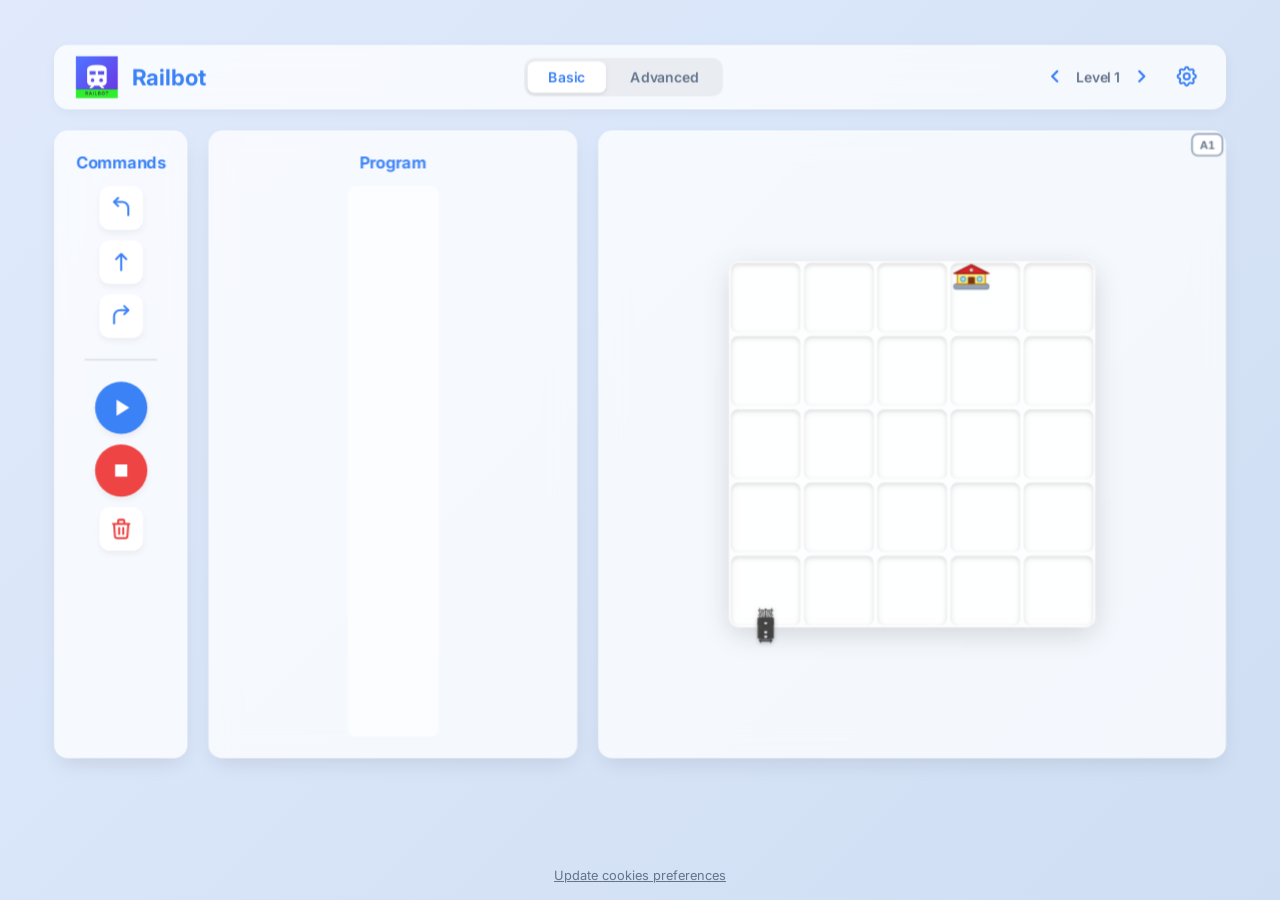
==== commit aa434f73: "added labels" ====
--- a/index.html
+++ b/index.html
@@ -19,7 +19,7 @@
         <img src="icon.png" alt="Railbot Logo" style="width: 48px; height: 48px; object-fit: contain;">
         <h1>Railbot</h1>
       </div>
-      
+
       <div class="navbar-center-tabs">
         <a href="index.html" class="mode-tab active">Basic</a>
         <a href="advanced.html" class="mode-tab">Advanced</a>
@@ -27,19 +27,23 @@
 
       <div class="navbar-right">
         <div class="level-info">
-          <button id="btnPrevLevel" class="icon-btn" style="background: none; border: none; cursor: pointer; color: var(--primary);" title="Previous Level">
-            <svg viewBox="0 0 24 24" fill="none" stroke="currentColor" stroke-width="3" style="width: 20px; height: 20px;">
+          <button id="btnPrevLevel" class="icon-btn"
+            style="background: none; border: none; cursor: pointer; color: var(--primary);" title="Previous Level">
+            <svg viewBox="0 0 24 24" fill="none" stroke="currentColor" stroke-width="3"
+              style="width: 20px; height: 20px;">
               <path stroke-linecap="round" stroke-linejoin="round" d="M15 19l-7-7 7-7" />
             </svg>
           </button>
           <span>Level <span id="levelDisplay">1</span></span>
-          <button id="btnNextLevel" class="icon-btn" style="background: none; border: none; cursor: pointer; color: var(--primary);" title="Next Level">
-            <svg viewBox="0 0 24 24" fill="none" stroke="currentColor" stroke-width="3" style="width: 20px; height: 20px;">
+          <button id="btnNextLevel" class="icon-btn"
+            style="background: none; border: none; cursor: pointer; color: var(--primary);" title="Next Level">
+            <svg viewBox="0 0 24 24" fill="none" stroke="currentColor" stroke-width="3"
+              style="width: 20px; height: 20px;">
               <path stroke-linecap="round" stroke-linejoin="round" d="M9 5l7 7-7 7" />
             </svg>
           </button>
         </div>
-        
+
         <button class="icon-btn" id="btnSettings" title="Ρυθμίσεις"
           style="background: none; border: none; cursor: pointer; color: var(--primary);">
           <svg viewBox="0 0 24 24" fill="none" stroke="currentColor" stroke-width="2"
@@ -102,7 +106,8 @@
         </div>
 
         <!-- Builder Controls -->
-        <div id="builderControls" style="display: none; width: 100%; height: 100%; flex-direction: column; align-items: center; justify-content: center; gap: 24px; text-align: center;">
+        <div id="builderControls"
+          style="display: none; width: 100%; height: 100%; flex-direction: column; align-items: center; justify-content: center; gap: 24px; text-align: center;">
           <h2 style="margin: 0; color: var(--primary); font-size: 2rem;">Builder Mode</h2>
           <p style="font-size: 1.1rem; margin: 0; color: #64748b;">Click the grid to place or remove objects.</p>
           <div style="display: flex; flex-direction: column; width: 100%; max-width: 300px; gap: 16px;">
@@ -123,7 +128,8 @@
       </div>
 
       <!-- Right Panel: Game Grid -->
-      <div class="panel-right">
+      <div class="panel-right" style="position: relative;">
+        <button id="btnToggleLabels" class="btn-toggle-labels" title="Toggle Coordinates">A1</button>
         <div class="board-container">
           <div id="grid" class="grid">
             <!-- 5x5 Grid cells will be generated by JS -->
@@ -188,6 +194,9 @@
           <button class="level-box edit-level-btn" data-level="5">5</button>
           <button class="level-box edit-level-btn" data-level="6">6</button>
         </div>
+        <button id="btnResetLevels" class="control-btn"
+          style="margin-top: 12px; width: 100%; height: 36px; background: var(--boulder); color: #fff;">Reset
+          Levels</button>
       </div>
 
       <button id="btnCloseSettings" class="control-btn"
@@ -229,7 +238,8 @@
   <!-- End Cookie Consent by TermsFeed https://www.TermsFeed.com -->
   <!-- Below is the link that users can use to open Preferences Center to change their preferences. Do not modify the ID parameter. Place it where appropriate, style it as needed. -->
   <div style="position: fixed; bottom: 16px; width: 100%; text-align: center; z-index: 100;">
-    <a href="#" id="open_preferences_center" style="font-size: 0.8rem; color: #64748b; text-decoration: underline;">Update cookies preferences</a>
+    <a href="#" id="open_preferences_center"
+      style="font-size: 0.8rem; color: #64748b; text-decoration: underline;">Update cookies preferences</a>
   </div>
 
 </body>
--- a/activity.css
+++ b/activity.css
@@ -1,663 +1,712 @@
-:root {
-  --bg-color: #f1f5f9;
-  --glass-bg: rgba(255, 255, 255, 0.75);
-  --glass-border: rgba(255, 255, 255, 0.5);
-  --text-main: #0f172a;
-  --primary: #3b82f6;
-  --primary-hover: #2563eb;
-  --stop: #ef4444;
-  --cell-size: 80px;
-  --grid-gap: 4px;
-}
-
-body {
-  margin: 0;
-  padding: 0;
-  min-height: 100vh;
-  background: linear-gradient(135deg, #e0eafc 0%, #cfdef3 100%);
-  font-family: 'Inter', sans-serif;
-  color: var(--text-main);
-  overflow-x: hidden;
-  overflow-y: auto;
-  position: relative;
-}
-
-.glass {
-  background: var(--glass-bg);
-  backdrop-filter: blur(16px);
-  -webkit-backdrop-filter: blur(16px);
-  border: 1px solid var(--glass-border);
-  border-radius: 16px;
-  box-sizing: border-box;
-  box-shadow: 0 10px 25px -5px rgba(0, 0, 0, 0.1);
-}
-
-.game-container {
-  width: 1408px;
-  min-height: 900px;
-  box-sizing: border-box;
-  padding: 24px 32px;
-  display: flex;
-  flex-direction: column;
-  gap: 24px;
-  align-items: center;
-  position: absolute;
-  left: 50%;
-  top: 24px;
-  transform: translateX(-50%);
-  transform-origin: top center;
-}
-
-/* App Navbar (Global Header) */
-.app-navbar {
-  width: 100%;
-  display: flex;
-  justify-content: space-between;
-  align-items: center;
-  padding: 12px 24px;
-  background: var(--glass-bg);
-  backdrop-filter: blur(16px);
-  -webkit-backdrop-filter: blur(16px);
-  border: 1px solid var(--glass-border);
-  border-radius: 16px;
-  box-shadow: 0 4px 15px rgba(0, 0, 0, 0.05);
-  box-sizing: border-box;
-}
-
-.navbar-left {
-  display: flex;
-  align-items: center;
-  gap: 16px;
-}
-
-.logo-placeholder {
-  width: 48px;
-  height: 48px;
-  background-color: rgba(0, 0, 0, 0.05);
-  border: 2px dashed rgba(0, 0, 0, 0.1);
-  border-radius: 8px;
-}
-
-.app-navbar h1 {
-  margin: 0;
-  font-size: 1.6rem;
-  color: var(--primary);
-  font-weight: 700;
-  line-height: 1;
-}
-
-/* Mode Tabs */
-.navbar-center-tabs {
-  display: flex;
-  background: rgba(0,0,0,0.05);
-  padding: 4px;
-  border-radius: 12px;
-  gap: 4px;
-}
-
-.mode-tab {
-  padding: 8px 24px;
-  border-radius: 8px;
-  font-weight: 600;
-  color: #64748b;
-  text-decoration: none;
-  transition: all 0.2s;
-}
-
-.mode-tab:hover {
-  background: rgba(0,0,0,0.05);
-}
-
-.mode-tab.active {
-  background: white;
-  color: var(--primary);
-  box-shadow: 0 2px 4px rgba(0,0,0,0.1);
-}
-
-.navbar-right {
-  display: flex;
-  align-items: center;
-  gap: 16px;
-}
-
-.level-info {
-  font-weight: 600;
-  color: #64748b;
-  display: flex;
-  align-items: center;
-  gap: 8px;
-}
-
-/* Board Setup */
-.board-container {
-  position: relative;
-  width: calc((var(--cell-size) * 5) + (var(--grid-gap) * 4));
-  height: calc((var(--cell-size) * 5) + (var(--grid-gap) * 4));
-  background: rgba(255, 255, 255, 0.2);
-  backdrop-filter: blur(8px);
-  -webkit-backdrop-filter: blur(8px);
-  border-radius: 12px;
-  border: 2px solid rgba(255, 255, 255, 0.6);
-  box-shadow: 0 8px 32px rgba(0, 0, 0, 0.15), inset 0 2px 10px rgba(255, 255, 255, 0.3);
-}
-
-.board-container-8x8 {
-  width: calc((var(--cell-size) * 8) + (var(--grid-gap) * 7));
-  height: calc((var(--cell-size) * 8) + (var(--grid-gap) * 7));
-}
-
-.grid {
-  display: grid;
-  grid-template-columns: repeat(5, var(--cell-size));
-  grid-template-rows: repeat(5, var(--cell-size));
-  gap: var(--grid-gap);
-  width: 100%;
-  height: 100%;
-}
-
-.grid-8x8 {
-  grid-template-columns: repeat(8, var(--cell-size));
-  grid-template-rows: repeat(8, var(--cell-size));
-}
-
-.grid-cell {
-  background: rgba(255, 255, 255, 0.5);
-  border-radius: 8px;
-  box-shadow: inset 0 2px 6px rgba(0, 0, 0, 0.15), 0 0 0 1px rgba(255, 255, 255, 0.5);
-}
-
-.overlay-layer {
-  position: absolute;
-  top: 0;
-  left: 0;
-  width: 100%;
-  height: 100%;
-  pointer-events: none;
-}
-
-/* Entities */
-.train {
-  position: absolute;
-  width: calc(var(--cell-size) * 0.6);
-  height: calc(var(--cell-size) * 0.6);
-  top: 0;
-  left: 0;
-  /* Smooth Arc Animation */
-  transition: transform 0.5s ease-in-out;
-  z-index: 10;
-  filter: drop-shadow(0 2px 3px rgba(0, 0, 0, 0.2));
-  object-fit: contain;
-}
-
-.train.error {
-  animation: pulse-red 0.5s infinite alternate;
-}
-
-.passenger {
-  position: absolute;
-  width: var(--cell-size);
-  height: var(--cell-size);
-  display: flex;
-  justify-content: center;
-  align-items: center;
-  transition: filter 0.5s ease, opacity 0.5s ease;
-  z-index: 3;
-}
-
-.passenger.collected {
-  filter: grayscale(100%);
-  opacity: 0.6;
-}
-
-.track {
-  position: absolute;
-  width: var(--cell-size);
-  height: var(--cell-size);
-  display: flex;
-  justify-content: center;
-  align-items: center;
-  z-index: 2;
-  transition: opacity 0.5s ease, filter 0.5s ease;
-}
-
-.track.faded {
-  opacity: 0.3;
-  filter: grayscale(100%);
-}
-
-.track-inner {
-  width: 100%;
-  height: 100%;
-  opacity: 0;
-  animation: popIn 0.3s forwards;
-}
-
-/* Controls Panel */
-.controls-panel {
-  width: 100%;
-  padding: 16px;
-  display: flex;
-  flex-direction: column;
-  gap: 16px;
-}
-
-.queue-display {
-  display: flex;
-  gap: 8px;
-  min-height: 44px;
-  padding: 8px;
-  background: rgba(255, 255, 255, 0.6);
-  border-radius: 8px;
-  overflow-x: auto;
-  align-items: center;
-}
-
-.queue-item {
-  width: 48px;
-  height: 48px;
-  background: white;
-  border-radius: 8px;
-  display: flex;
-  justify-content: center;
-  align-items: center;
-  box-shadow: 0 4px 6px rgba(0, 0, 0, 0.05);
-  border: 2px solid #e2e8f0;
-  color: var(--primary);
-  flex-shrink: 0;
-  transition: all 0.2s;
-  cursor: pointer;
-  position: relative;
-}
-
-.delete-x {
-  position: absolute;
-  top: -6px;
-  right: -6px;
-  background: #ef4444;
-  color: white;
-  border-radius: 50%;
-  width: 20px;
-  height: 20px;
-  font-size: 14px;
-  font-weight: bold;
-  align-items: center;
-  justify-content: center;
-  cursor: pointer;
-  box-shadow: 0 2px 4px rgba(0,0,0,0.2);
-  display: none;
-  z-index: 10;
-}
-
-body.delete-single-mode .queue-item.active .delete-x {
-  display: flex;
-}
-
-.queue-item:hover {
-  transform: scale(1.1);
-  background: #f8fafc;
-}
-
-.queue-item svg {
-  width: 20px;
-  height: 20px;
-}
-
-.queue-item.active {
-  background: var(--primary);
-  color: white;
-  transform: scale(1.1);
-}
-
-.queue-item.executed {
-  background: #cbd5e1;
-  color: #64748b;
-  box-shadow: none;
-}
-
-.buttons-row {
-  display: flex;
-  justify-content: center;
-  gap: 12px;
-  align-items: center;
-  flex-wrap: wrap;
-}
-
-.control-btn {
-  width: 50px;
-  height: 50px;
-  border-radius: 12px;
-  border: none;
-  background: white;
-  color: var(--primary);
-  cursor: pointer;
-  box-shadow: 0 4px 6px rgba(0, 0, 0, 0.05);
-  transition: all 0.2s;
-  display: flex;
-  justify-content: center;
-  align-items: center;
-}
-
-.control-btn:hover {
-  transform: translateY(-2px);
-  box-shadow: 0 6px 12px rgba(0, 0, 0, 0.1);
-  background: #f8fafc;
-}
-
-.control-btn:active {
-  transform: translateY(0);
-}
-
-.control-btn svg {
-  width: 28px;
-  height: 28px;
-}
-
-.separator {
-  width: 2px;
-  height: 40px;
-  background: rgba(0, 0, 0, 0.1);
-  margin: 0 8px;
-}
-
-.action-btn.play-btn {
-  background: var(--primary);
-  color: white;
-  border-radius: 50%;
-  width: 60px;
-  height: 60px;
-}
-
-.action-btn.play-btn:hover {
-  background: var(--primary-hover);
-}
-
-.action-btn.play-btn svg {
-  width: 32px;
-  height: 32px;
-}
-
-.action-btn.stop-btn {
-  background: var(--stop);
-  color: white;
-  border-radius: 50%;
-  width: 60px;
-  height: 60px;
-}
-
-.action-btn.stop-btn:hover {
-  background: #dc2626;
-}
-
-.action-btn.stop-btn svg {
-  width: 28px;
-  height: 28px;
-}
-
-.action-btn.delete-btn {
-  color: var(--stop);
-}
-
-.action-btn.delete-btn:hover {
-  background: #fef2f2;
-}
-
-/* Toast */
-.toast {
-  position: fixed;
-  top: 20px;
-  left: 50%;
-  transform: translateX(-50%) translateY(-100px);
-  background: var(--stop);
-  color: white;
-  padding: 16px 32px;
-  border-radius: 12px;
-  font-weight: 600;
-  box-shadow: 0 10px 25px rgba(239, 68, 68, 0.4);
-  transition: transform 0.4s cubic-bezier(0.68, -0.55, 0.265, 1.55), opacity 0.4s;
-  z-index: 2000;
-  opacity: 0;
-  pointer-events: none;
-}
-
-.toast.show {
-  transform: translateX(-50%) translateY(0);
-  opacity: 1;
-}
-
-/* Animations */
-@keyframes slideIn {
-  from {
-    opacity: 0;
-    transform: translateX(-10px);
-  }
-
-  to {
-    opacity: 1;
-    transform: translateX(0);
-  }
-}
-
-@keyframes popIn {
-  from {
-    opacity: 0;
-    transform: scale(0.5);
-  }
-
-  to {
-    opacity: 1;
-    transform: scale(1);
-  }
-}
-
-@keyframes pulse-red {
-  0% {
-    filter: drop-shadow(0 0 10px rgba(239, 68, 68, 0.8));
-  }
-
-  100% {
-    filter: drop-shadow(0 0 20px rgba(239, 68, 68, 1)) brightness(1.2);
-  }
-}
-
-/* Modal and Settings */
-.modal {
-  display: none;
-  position: fixed;
-  top: 0;
-  left: 0;
-  width: 100%;
-  height: 100%;
-  background: rgba(0, 0, 0, 0.4);
-  z-index: 3000;
-  justify-content: center;
-  align-items: center;
-}
-
-.modal.show {
-  display: flex;
-}
-
-.modal-content {
-  padding: 24px;
-  width: 90%;
-  max-width: 320px;
-  display: flex;
-  flex-direction: column;
-  gap: 16px;
-  animation: popIn 0.3s ease-out;
-}
-
-.setting-item {
-  display: flex;
-  justify-content: space-between;
-  align-items: center;
-  font-weight: 600;
-}
-
-.toggle-group {
-  display: flex;
-  background: rgba(255, 255, 255, 0.5);
-  border-radius: 8px;
-  padding: 4px;
-  gap: 4px;
-}
-
-.toggle-btn {
-  background: transparent;
-  border: none;
-  font-size: 1.5rem;
-  padding: 4px 12px;
-  cursor: pointer;
-  border-radius: 6px;
-  transition: all 0.2s;
-  opacity: 0.5;
-  filter: grayscale(100%);
-}
-
-.toggle-btn.active {
-  background: white;
-  opacity: 1;
-  filter: grayscale(0%);
-  box-shadow: 0 2px 4px rgba(0, 0, 0, 0.1);
-}
-
-/* Builder Mode Styles */
-.board-container.builder-mode .grid-cell {
-  cursor: pointer;
-  transition: background 0.2s, transform 0.1s;
-}
-
-.board-container.builder-mode .grid-cell:hover {
-  background: rgba(59, 130, 246, 0.3);
-  transform: scale(0.95);
-}
-
-.builder-active-toast {
-  background: #3b82f6 !important;
-  box-shadow: 0 10px 25px rgba(59, 130, 246, 0.4) !important;
-}
-
-/* Levels Grid */
-.levels-grid {
-  display: grid;
-  grid-template-columns: repeat(3, 1fr);
-  gap: 8px;
-  width: 100%;
-}
-
-.level-box {
-  background: rgba(255, 255, 255, 0.5);
-  border: 1px solid rgba(0, 0, 0, 0.1);
-  border-radius: 8px;
-  display: flex;
-  justify-content: center;
-  align-items: center;
-  padding: 8px 12px;
-  font-weight: bold;
-  font-size: 1.1rem;
-  color: var(--primary);
-  cursor: pointer;
-  transition: all 0.2s;
-}
-
-.level-box:hover {
-  background: white;
-  transform: translateY(-2px);
-  box-shadow: 0 4px 6px rgba(0, 0, 0, 0.05);
-}
-
-
-@media (max-width: 600px) {
-  .game-container {
-    padding: 16px 8px;
-    gap: 16px;
-  }
-  .controls-panel {
-    padding: 12px 8px;
-    gap: 12px;
-  }
-  .control-btn {
-    width: 44px;
-    height: 44px;
-  }
-  .control-btn svg {
-    width: 24px;
-    height: 24px;
-  }
-  .action-btn.play-btn, .action-btn.stop-btn {
-    width: 52px;
-    height: 52px;
-  }
-  .action-btn.play-btn svg, .action-btn.stop-btn svg {
-    width: 26px;
-    height: 26px;
-  }
-}
-
-/* 3-Panel Layout Styles */
-.layout-3-panel {
-  display: flex;
-  flex-direction: row;
-  gap: 24px;
-  align-items: stretch;
-  justify-content: center;
-  width: 100%;
-}
-
-.panel-left, .panel-middle, .panel-right {
-  display: flex;
-  flex-direction: column;
-  gap: 16px;
-  background: var(--glass-bg);
-  backdrop-filter: blur(16px);
-  -webkit-backdrop-filter: blur(16px);
-  border: 1px solid var(--glass-border);
-  border-radius: 16px;
-  padding: 24px;
-  box-sizing: border-box;
-  box-shadow: 0 10px 25px -5px rgba(0, 0, 0, 0.1);
-}
-
-/* Fixed right panel size for unified scaling between 5x5 and 8x8 */
-.panel-right {
-  width: 720px;
-  height: 720px;
-  justify-content: center;
-  align-items: center;
-  flex-shrink: 0;
-}
-
-.panel-left {
-  align-items: center;
-}
-
-.panel-middle {
-  flex: 1;
-  min-width: 100px;
-  align-items: center;
-}
-
-.queue-display.vertical {
-  flex-direction: column;
-  height: 100%;
-  width: 80px;
-  overflow-y: auto;
-  overflow-x: hidden;
-  align-items: center;
-  justify-content: flex-start;
-  padding: 12px;
-}
-
-.buttons-grid {
-  display: grid;
-  grid-template-columns: repeat(1, 1fr);
-  gap: 12px;
-  justify-items: center;
-}
-
-.separator-horizontal {
-  width: 80%;
-  height: 2px;
-  background: rgba(0, 0, 0, 0.1);
-  margin: 8px 0;
-}+:root {
+  --bg-color: #f1f5f9;
+  --glass-bg: rgba(255, 255, 255, 0.75);
+  --glass-border: rgba(255, 255, 255, 0.5);
+  --text-main: #0f172a;
+  --primary: #3b82f6;
+  --primary-hover: #2563eb;
+  --stop: #ef4444;
+  --cell-size: 80px;
+  --grid-gap: 4px;
+}
+
+body {
+  margin: 0;
+  padding: 0;
+  min-height: 100vh;
+  background: linear-gradient(135deg, #e0eafc 0%, #cfdef3 100%);
+  font-family: 'Inter', sans-serif;
+  color: var(--text-main);
+  overflow-x: hidden;
+  overflow-y: scroll;
+  position: relative;
+}
+
+.glass {
+  background: var(--glass-bg);
+  backdrop-filter: blur(16px);
+  -webkit-backdrop-filter: blur(16px);
+  border: 1px solid var(--glass-border);
+  border-radius: 16px;
+  box-sizing: border-box;
+  box-shadow: 0 10px 25px -5px rgba(0, 0, 0, 0.1);
+}
+
+.game-container {
+  width: 1408px;
+  min-height: 900px;
+  box-sizing: border-box;
+  padding: 24px 32px;
+  display: flex;
+  flex-direction: column;
+  gap: 24px;
+  align-items: center;
+  position: absolute;
+  left: 50%;
+  top: 24px;
+  transform: translateX(-50%);
+  transform-origin: top center;
+}
+
+/* App Navbar (Global Header) */
+.app-navbar {
+  width: 100%;
+  display: flex;
+  justify-content: space-between;
+  align-items: center;
+  padding: 12px 24px;
+  background: var(--glass-bg);
+  backdrop-filter: blur(16px);
+  -webkit-backdrop-filter: blur(16px);
+  border: 1px solid var(--glass-border);
+  border-radius: 16px;
+  box-shadow: 0 4px 15px rgba(0, 0, 0, 0.05);
+  box-sizing: border-box;
+}
+
+.navbar-left {
+  display: flex;
+  align-items: center;
+  gap: 16px;
+}
+
+.logo-placeholder {
+  width: 48px;
+  height: 48px;
+  background-color: rgba(0, 0, 0, 0.05);
+  border: 2px dashed rgba(0, 0, 0, 0.1);
+  border-radius: 8px;
+}
+
+.app-navbar h1 {
+  margin: 0;
+  font-size: 1.6rem;
+  color: var(--primary);
+  font-weight: 700;
+  line-height: 1;
+}
+
+/* Mode Tabs */
+.navbar-center-tabs {
+  display: flex;
+  background: rgba(0, 0, 0, 0.05);
+  padding: 4px;
+  border-radius: 12px;
+  gap: 4px;
+}
+
+.mode-tab {
+  padding: 8px 24px;
+  border-radius: 8px;
+  font-weight: 600;
+  color: #64748b;
+  text-decoration: none;
+  transition: all 0.2s;
+}
+
+.mode-tab:hover {
+  background: rgba(0, 0, 0, 0.05);
+}
+
+.mode-tab.active {
+  background: white;
+  color: var(--primary);
+  box-shadow: 0 2px 4px rgba(0, 0, 0, 0.1);
+}
+
+.navbar-right {
+  display: flex;
+  align-items: center;
+  gap: 16px;
+}
+
+.level-info {
+  font-weight: 600;
+  color: #64748b;
+  display: flex;
+  align-items: center;
+  gap: 8px;
+}
+
+/* Board Setup */
+.board-container {
+  position: relative;
+  width: calc((var(--cell-size) * 5) + (var(--grid-gap) * 4));
+  height: calc((var(--cell-size) * 5) + (var(--grid-gap) * 4));
+  background: rgba(255, 255, 255, 0.2);
+  backdrop-filter: blur(8px);
+  -webkit-backdrop-filter: blur(8px);
+  border-radius: 12px;
+  border: 2px solid rgba(255, 255, 255, 0.6);
+  box-shadow: 0 8px 32px rgba(0, 0, 0, 0.15), inset 0 2px 10px rgba(255, 255, 255, 0.3);
+}
+
+.board-container-8x8 {
+  width: calc((var(--cell-size) * 8) + (var(--grid-gap) * 7));
+  height: calc((var(--cell-size) * 8) + (var(--grid-gap) * 7));
+}
+
+.grid {
+  display: grid;
+  grid-template-columns: repeat(5, var(--cell-size));
+  grid-template-rows: repeat(5, var(--cell-size));
+  gap: var(--grid-gap);
+  width: 100%;
+  height: 100%;
+}
+
+.grid-8x8 {
+  grid-template-columns: repeat(8, var(--cell-size));
+  grid-template-rows: repeat(8, var(--cell-size));
+}
+
+.grid-cell {
+  background: rgba(255, 255, 255, 0.5);
+  border-radius: 8px;
+  box-shadow: inset 0 2px 6px rgba(0, 0, 0, 0.15), 0 0 0 1px rgba(255, 255, 255, 0.5);
+}
+
+.overlay-layer {
+  position: absolute;
+  top: 0;
+  left: 0;
+  width: 100%;
+  height: 100%;
+  pointer-events: none;
+}
+
+/* Entities */
+.train {
+  position: absolute;
+  width: calc(var(--cell-size) * 0.6);
+  height: calc(var(--cell-size) * 0.6);
+  top: 0;
+  left: 0;
+  /* Smooth Arc Animation */
+  transition: transform 0.5s ease-in-out;
+  z-index: 10;
+  filter: drop-shadow(0 2px 3px rgba(0, 0, 0, 0.2));
+  object-fit: contain;
+}
+
+.train.error {
+  animation: pulse-red 0.5s infinite alternate;
+}
+
+.passenger {
+  position: absolute;
+  width: var(--cell-size);
+  height: var(--cell-size);
+  display: flex;
+  justify-content: center;
+  align-items: center;
+  transition: filter 0.5s ease, opacity 0.5s ease;
+  z-index: 3;
+}
+
+.passenger.collected {
+  filter: grayscale(100%);
+  opacity: 0.6;
+}
+
+.track {
+  position: absolute;
+  width: var(--cell-size);
+  height: var(--cell-size);
+  display: flex;
+  justify-content: center;
+  align-items: center;
+  z-index: 2;
+  transition: opacity 0.5s ease, filter 0.5s ease;
+}
+
+.track.faded {
+  opacity: 0.3;
+  filter: grayscale(100%);
+}
+
+.track-inner {
+  width: 100%;
+  height: 100%;
+  opacity: 0;
+  animation: popIn 0.3s forwards;
+}
+
+/* Controls Panel */
+.controls-panel {
+  width: 100%;
+  padding: 16px;
+  display: flex;
+  flex-direction: column;
+  gap: 16px;
+}
+
+.queue-display {
+  display: flex;
+  gap: 8px;
+  min-height: 44px;
+  padding: 8px;
+  background: rgba(255, 255, 255, 0.6);
+  border-radius: 8px;
+  overflow-x: auto;
+  align-items: center;
+}
+
+.queue-item {
+  width: 48px;
+  height: 48px;
+  background: white;
+  border-radius: 8px;
+  display: flex;
+  justify-content: center;
+  align-items: center;
+  box-shadow: 0 4px 6px rgba(0, 0, 0, 0.05);
+  border: 2px solid #e2e8f0;
+  color: var(--primary);
+  flex-shrink: 0;
+  transition: all 0.2s;
+  cursor: pointer;
+  position: relative;
+}
+
+.delete-x {
+  position: absolute;
+  top: -6px;
+  right: -6px;
+  background: #ef4444;
+  color: white;
+  border-radius: 50%;
+  width: 20px;
+  height: 20px;
+  font-size: 14px;
+  font-weight: bold;
+  align-items: center;
+  justify-content: center;
+  cursor: pointer;
+  box-shadow: 0 2px 4px rgba(0, 0, 0, 0.2);
+  display: none;
+  z-index: 10;
+}
+
+body.delete-single-mode .queue-item.active .delete-x {
+  display: flex;
+}
+
+.queue-item:hover {
+  transform: scale(1.1);
+  background: #f8fafc;
+}
+
+.queue-item svg {
+  width: 20px;
+  height: 20px;
+}
+
+.queue-item.active {
+  background: var(--primary);
+  color: white;
+  transform: scale(1.1);
+}
+
+.queue-item.executed {
+  background: #cbd5e1;
+  color: #64748b;
+  box-shadow: none;
+}
+
+.buttons-row {
+  display: flex;
+  justify-content: center;
+  gap: 12px;
+  align-items: center;
+  flex-wrap: wrap;
+}
+
+.control-btn {
+  width: 50px;
+  height: 50px;
+  border-radius: 12px;
+  border: none;
+  background: white;
+  color: var(--primary);
+  cursor: pointer;
+  box-shadow: 0 4px 6px rgba(0, 0, 0, 0.05);
+  transition: all 0.2s;
+  display: flex;
+  justify-content: center;
+  align-items: center;
+}
+
+.control-btn:hover {
+  transform: translateY(-2px);
+  box-shadow: 0 6px 12px rgba(0, 0, 0, 0.1);
+  background: #f8fafc;
+}
+
+.control-btn:active {
+  transform: translateY(0);
+}
+
+.control-btn svg {
+  width: 28px;
+  height: 28px;
+}
+
+.separator {
+  width: 2px;
+  height: 40px;
+  background: rgba(0, 0, 0, 0.1);
+  margin: 0 8px;
+}
+
+.action-btn.play-btn {
+  background: var(--primary);
+  color: white;
+  border-radius: 50%;
+  width: 60px;
+  height: 60px;
+}
+
+.action-btn.play-btn:hover {
+  background: var(--primary-hover);
+}
+
+.action-btn.play-btn svg {
+  width: 32px;
+  height: 32px;
+}
+
+.action-btn.stop-btn {
+  background: var(--stop);
+  color: white;
+  border-radius: 50%;
+  width: 60px;
+  height: 60px;
+}
+
+.action-btn.stop-btn:hover {
+  background: #dc2626;
+}
+
+.action-btn.stop-btn svg {
+  width: 28px;
+  height: 28px;
+}
+
+.action-btn.delete-btn {
+  color: var(--stop);
+}
+
+.action-btn.delete-btn:hover {
+  background: #fef2f2;
+}
+
+/* Toast */
+.toast {
+  position: fixed;
+  top: 20px;
+  left: 50%;
+  transform: translateX(-50%) translateY(-100px);
+  background: var(--stop);
+  color: white;
+  padding: 16px 32px;
+  border-radius: 12px;
+  font-weight: 600;
+  box-shadow: 0 10px 25px rgba(239, 68, 68, 0.4);
+  transition: transform 0.4s cubic-bezier(0.68, -0.55, 0.265, 1.55), opacity 0.4s;
+  z-index: 2000;
+  opacity: 0;
+  pointer-events: none;
+}
+
+.toast.show {
+  transform: translateX(-50%) translateY(0);
+  opacity: 1;
+}
+
+/* Animations */
+@keyframes slideIn {
+  from {
+    opacity: 0;
+    transform: translateX(-10px);
+  }
+
+  to {
+    opacity: 1;
+    transform: translateX(0);
+  }
+}
+
+@keyframes popIn {
+  from {
+    opacity: 0;
+    transform: scale(0.5);
+  }
+
+  to {
+    opacity: 1;
+    transform: scale(1);
+  }
+}
+
+@keyframes pulse-red {
+  0% {
+    filter: drop-shadow(0 0 10px rgba(239, 68, 68, 0.8));
+  }
+
+  100% {
+    filter: drop-shadow(0 0 20px rgba(239, 68, 68, 1)) brightness(1.2);
+  }
+}
+
+/* Modal and Settings */
+.modal {
+  display: none;
+  position: fixed;
+  top: 0;
+  left: 0;
+  width: 100%;
+  height: 100%;
+  background: rgba(0, 0, 0, 0.4);
+  z-index: 3000;
+  justify-content: center;
+  align-items: center;
+}
+
+.modal.show {
+  display: flex;
+}
+
+.modal-content {
+  padding: 24px;
+  width: 90%;
+  max-width: 320px;
+  display: flex;
+  flex-direction: column;
+  gap: 16px;
+  animation: popIn 0.3s ease-out;
+}
+
+.setting-item {
+  display: flex;
+  justify-content: space-between;
+  align-items: center;
+  font-weight: 600;
+}
+
+.toggle-group {
+  display: flex;
+  background: rgba(255, 255, 255, 0.5);
+  border-radius: 8px;
+  padding: 4px;
+  gap: 4px;
+}
+
+.toggle-btn {
+  background: transparent;
+  border: none;
+  font-size: 1.5rem;
+  padding: 4px 12px;
+  cursor: pointer;
+  border-radius: 6px;
+  transition: all 0.2s;
+  opacity: 0.5;
+  filter: grayscale(100%);
+}
+
+.toggle-btn.active {
+  background: white;
+  opacity: 1;
+  filter: grayscale(0%);
+  box-shadow: 0 2px 4px rgba(0, 0, 0, 0.1);
+}
+
+/* Builder Mode Styles */
+.board-container.builder-mode .grid-cell {
+  cursor: pointer;
+  transition: background 0.2s, transform 0.1s;
+}
+
+.board-container.builder-mode .grid-cell:hover {
+  background: rgba(59, 130, 246, 0.3);
+  transform: scale(0.95);
+}
+
+.builder-active-toast {
+  background: #3b82f6 !important;
+  box-shadow: 0 10px 25px rgba(59, 130, 246, 0.4) !important;
+}
+
+/* Levels Grid */
+.levels-grid {
+  display: grid;
+  grid-template-columns: repeat(3, 1fr);
+  gap: 8px;
+  width: 100%;
+}
+
+.level-box {
+  background: rgba(255, 255, 255, 0.5);
+  border: 1px solid rgba(0, 0, 0, 0.1);
+  border-radius: 8px;
+  display: flex;
+  justify-content: center;
+  align-items: center;
+  padding: 8px 12px;
+  font-weight: bold;
+  font-size: 1.1rem;
+  color: var(--primary);
+  cursor: pointer;
+  transition: all 0.2s;
+}
+
+.level-box:hover {
+  background: white;
+  transform: translateY(-2px);
+  box-shadow: 0 4px 6px rgba(0, 0, 0, 0.05);
+}
+
+
+@media (max-width: 600px) {
+  .game-container {
+    padding: 16px 8px;
+    gap: 16px;
+  }
+
+  .controls-panel {
+    padding: 12px 8px;
+    gap: 12px;
+  }
+
+  .control-btn {
+    width: 44px;
+    height: 44px;
+  }
+
+  .control-btn svg {
+    width: 24px;
+    height: 24px;
+  }
+
+  .action-btn.play-btn,
+  .action-btn.stop-btn {
+    width: 52px;
+    height: 52px;
+  }
+
+  .action-btn.play-btn svg,
+  .action-btn.stop-btn svg {
+    width: 26px;
+    height: 26px;
+  }
+}
+
+/* 3-Panel Layout Styles */
+.layout-3-panel {
+  display: flex;
+  flex-direction: row;
+  gap: 24px;
+  align-items: stretch;
+  justify-content: center;
+  width: 100%;
+}
+
+.panel-left,
+.panel-middle,
+.panel-right {
+  display: flex;
+  flex-direction: column;
+  gap: 16px;
+  background: var(--glass-bg);
+  backdrop-filter: blur(16px);
+  -webkit-backdrop-filter: blur(16px);
+  border: 1px solid var(--glass-border);
+  border-radius: 16px;
+  padding: 24px;
+  box-sizing: border-box;
+  box-shadow: 0 10px 25px -5px rgba(0, 0, 0, 0.1);
+}
+
+/* Fixed right panel size for unified scaling between 5x5 and 8x8 */
+.panel-right {
+  width: 720px;
+  height: 720px;
+  justify-content: center;
+  align-items: center;
+  flex-shrink: 0;
+}
+
+.panel-left {
+  align-items: center;
+}
+
+.panel-middle {
+  flex: 1;
+  min-width: 100px;
+  align-items: center;
+}
+
+.queue-display.vertical {
+  flex-direction: column;
+  height: 100%;
+  width: 80px;
+  overflow-y: auto;
+  overflow-x: hidden;
+  align-items: center;
+  justify-content: flex-start;
+  padding: 12px;
+}
+
+.buttons-grid {
+  display: grid;
+  grid-template-columns: repeat(1, 1fr);
+  gap: 12px;
+  justify-items: center;
+}
+
+.separator-horizontal {
+  width: 80%;
+  height: 2px;
+  background: rgba(0, 0, 0, 0.1);
+  margin: 8px 0;
+}
+
+/* Coordinate Labels Toggle Button */
+.btn-toggle-labels {
+  position: absolute;
+  top: 2px;
+  right: 2px;
+  z-index: 100;
+  background: rgba(255, 255, 255, 0.9);
+  backdrop-filter: blur(4px);
+  border: 2px solid #94a3b8;
+  /* slate-400 */
+  border-radius: 8px;
+  font-weight: bold;
+  padding: 4px 8px;
+  cursor: pointer;
+  color: #64748b;
+  /* slate-500 */
+  transition: all 0.2s;
+}
+
+.btn-toggle-labels.active {
+  background: var(--primary);
+  color: white;
+  border-color: var(--primary);
+}
+
+/* Coordinate Labels on the Grid */
+.grid-coord-label {
+  position: absolute;
+  display: flex;
+  align-items: flex-start;
+  justify-content: flex-start;
+  padding: 6px;
+  font-size: 14px;
+  color: #94a3b8;
+  /* slate-400 (grey) */
+  font-weight: bold;
+  pointer-events: none;
+  z-index: 5;
+}
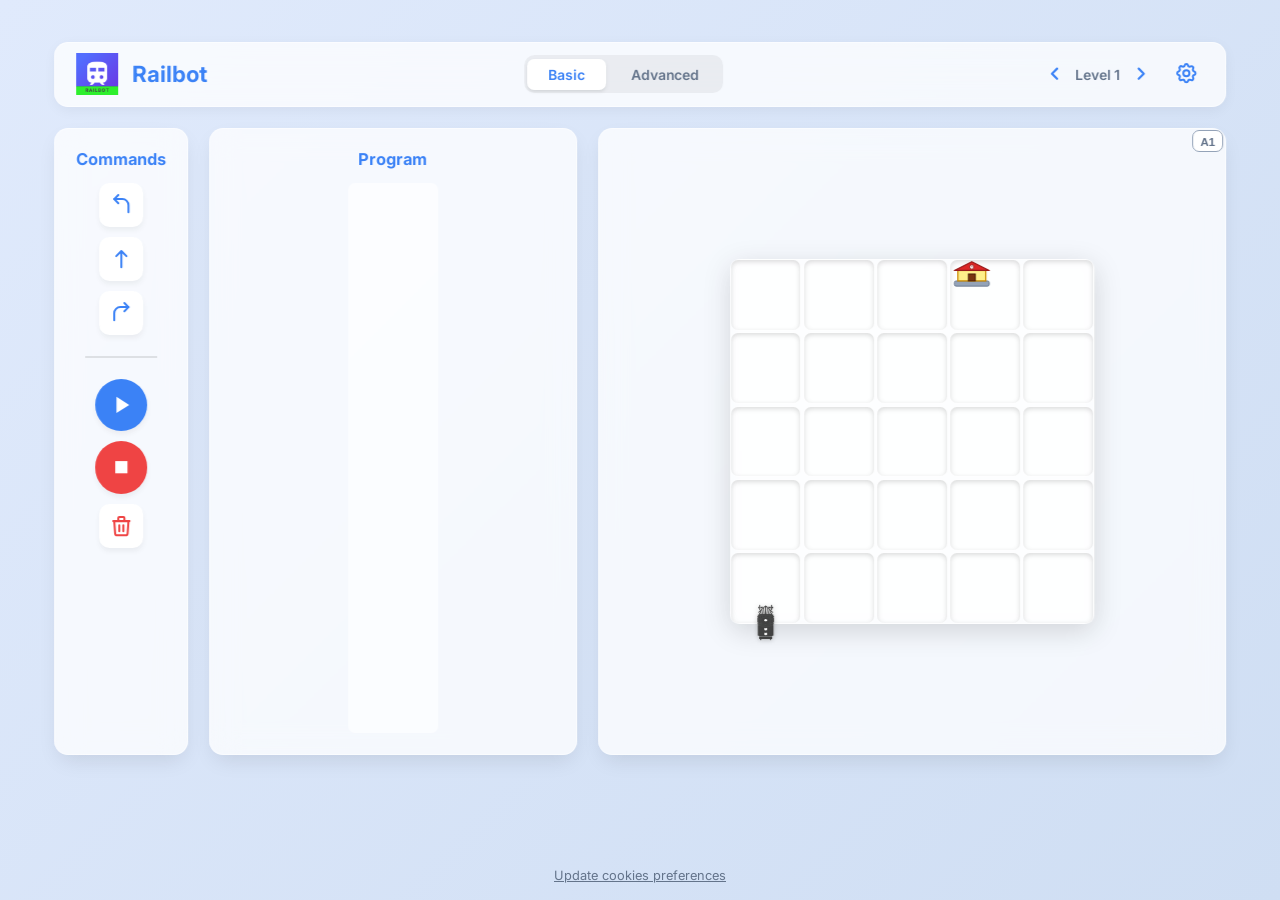
==== commit ebdd14f2: "refactoring" ====
--- a/index.html
+++ b/index.html
@@ -224,7 +224,7 @@
 
   <script src="data.js"></script>
   <script src="activity.js"></script>
-  <script src="builder.js"></script>
+  <script src="level_builder.js"></script>
   <!-- Cookie Consent by TermsFeed https://www.TermsFeed.com -->
   <script type="text/javascript" src="//www.termsfeed.com/public/cookie-consent/4.2.0/cookie-consent.js"
     charset="UTF-8"></script>
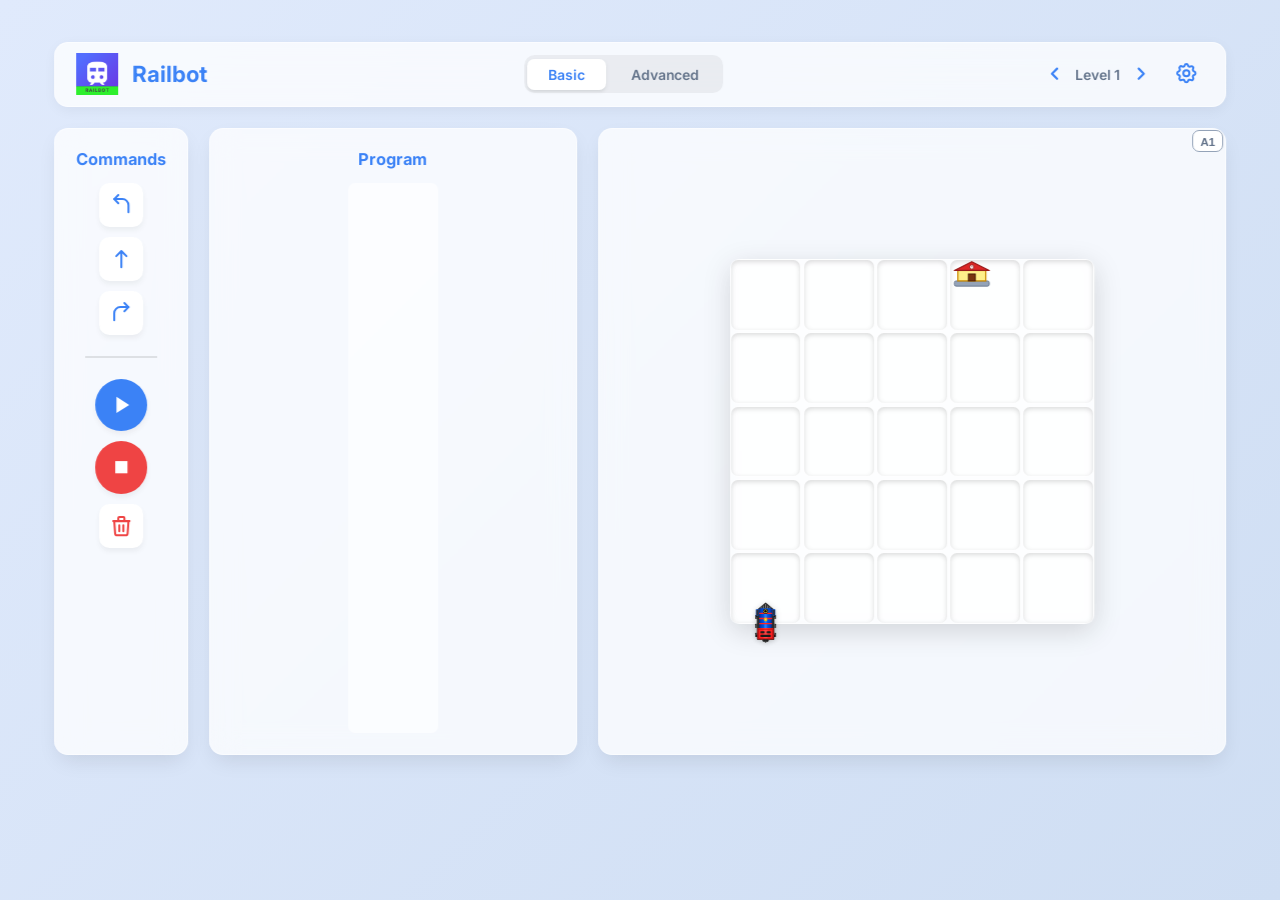
==== commit 0fde6897: "new train" ====
--- a/index.html
+++ b/index.html
@@ -142,7 +142,7 @@
           <div id="passengerLayer" class="overlay-layer"></div>
 
           <!-- The Train -->
-          <img src="top_down_train2.png" id="train" class="train" alt="Train">
+          <img src="top_down_train2.svg" id="train" class="train" alt="Train">
         </div>
       </div>
 
@@ -213,34 +213,11 @@
   <audio id="audioWhistle">
     <source src="train_whistle.mp3" type="audio/mpeg">
   </audio>
-  <!-- Google tag (gtag.js) -->
-  <script async src="https://www.googletagmanager.com/gtag/js?id=G-SEHZ0VFPJW"></script>
-  <script>
-    window.dataLayer = window.dataLayer || [];
-    function gtag() { dataLayer.push(arguments); }
-    gtag('js', new Date());
-    gtag('config', 'G-SEHZ0VFPJW');
-  </script>
 
   <script src="data.js"></script>
   <script src="activity.js"></script>
   <script src="level_builder.js"></script>
-  <!-- Cookie Consent by TermsFeed https://www.TermsFeed.com -->
-  <script type="text/javascript" src="//www.termsfeed.com/public/cookie-consent/4.2.0/cookie-consent.js"
-    charset="UTF-8"></script>
-  <script type="text/javascript" charset="UTF-8">
-    document.addEventListener('DOMContentLoaded', function () {
-      cookieconsent.run({ "notice_banner_type": "floating", "consent_type": "implied", "palette": "dark", "language": "en", "page_load_consent_levels": ["strictly-necessary", "functionality", "tracking", "targeting"], "notice_banner_reject_button_hide": false, "preferences_center_close_button_hide": false, "page_refresh_confirmation_buttons": false });
-    });
-  </script>
-  <noscript>Free cookie consent management tool by <a href="https://www.termsfeed.com/">TermsFeed
-      Generator</a></noscript>
-  <!-- End Cookie Consent by TermsFeed https://www.TermsFeed.com -->
-  <!-- Below is the link that users can use to open Preferences Center to change their preferences. Do not modify the ID parameter. Place it where appropriate, style it as needed. -->
-  <div style="position: fixed; bottom: 16px; width: 100%; text-align: center; z-index: 100;">
-    <a href="#" id="open_preferences_center"
-      style="font-size: 0.8rem; color: #64748b; text-decoration: underline;">Update cookies preferences</a>
-  </div>
+
 
 </body>
 
